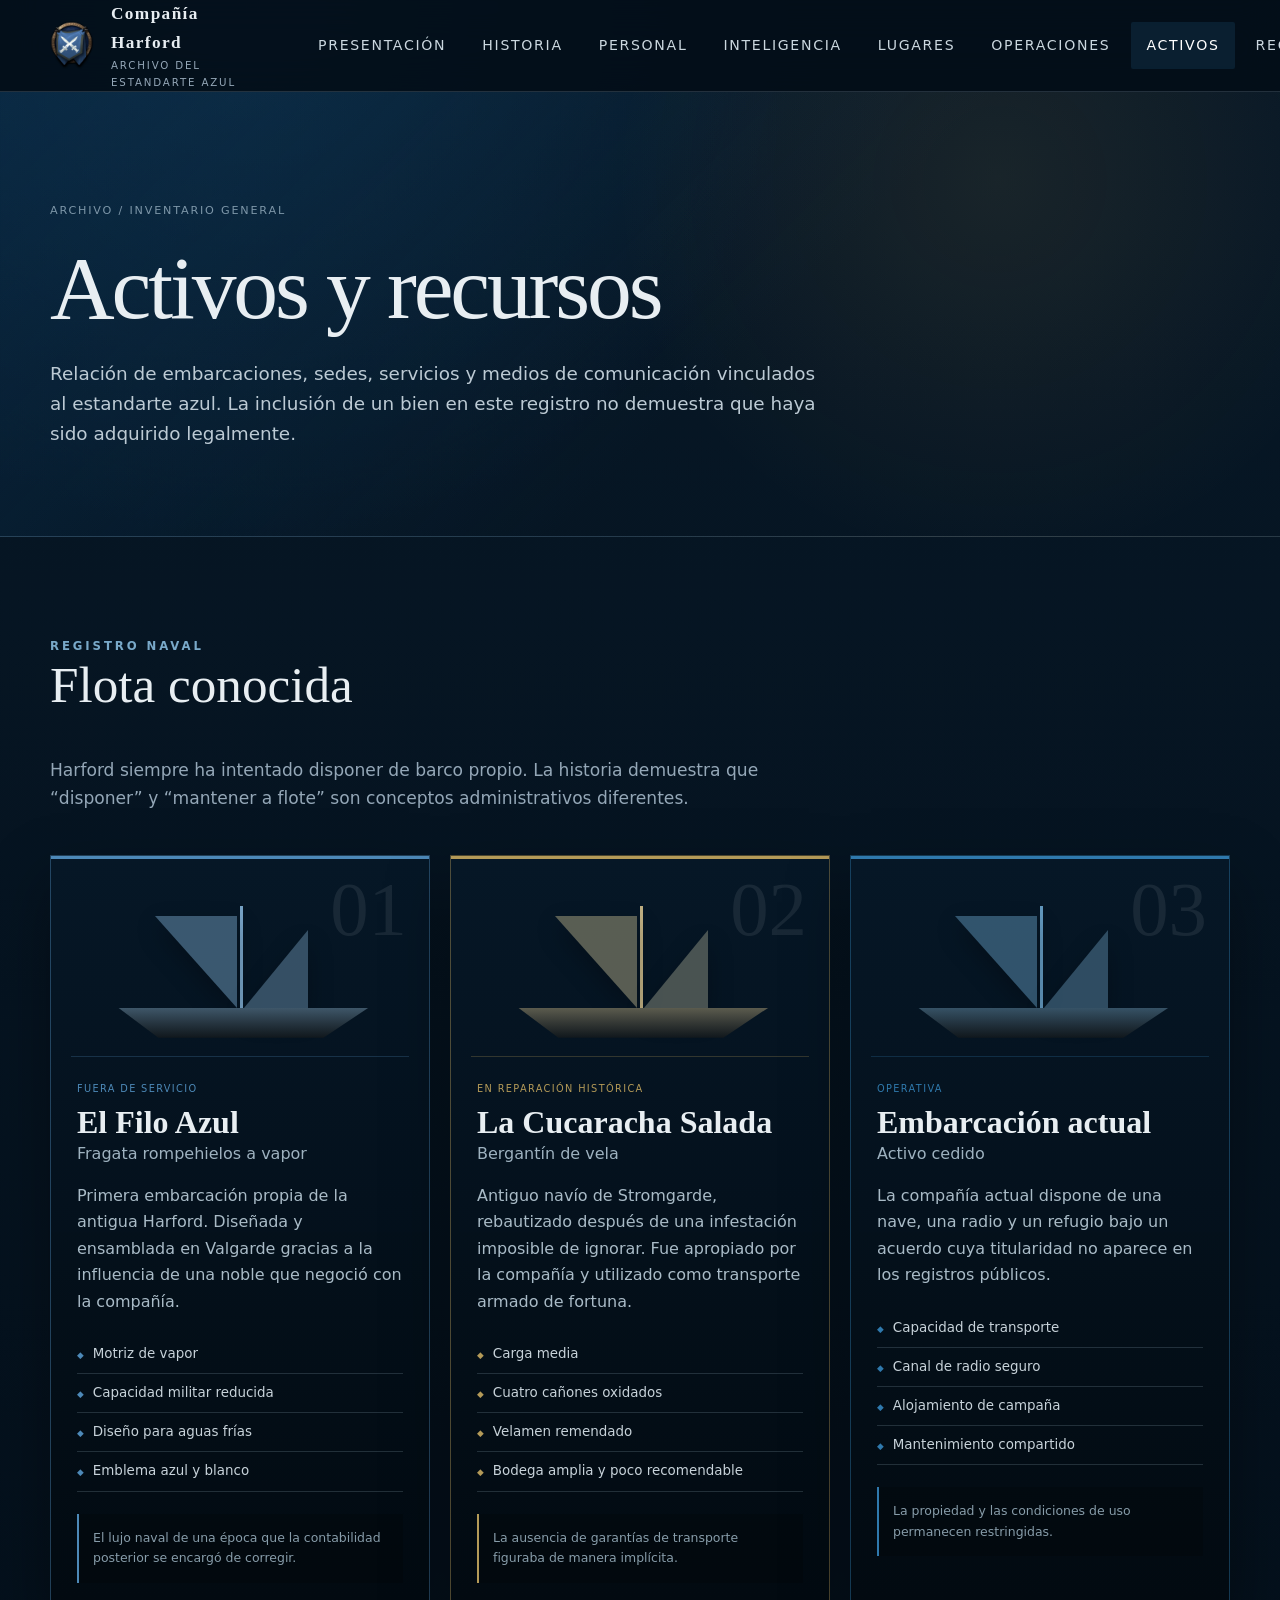
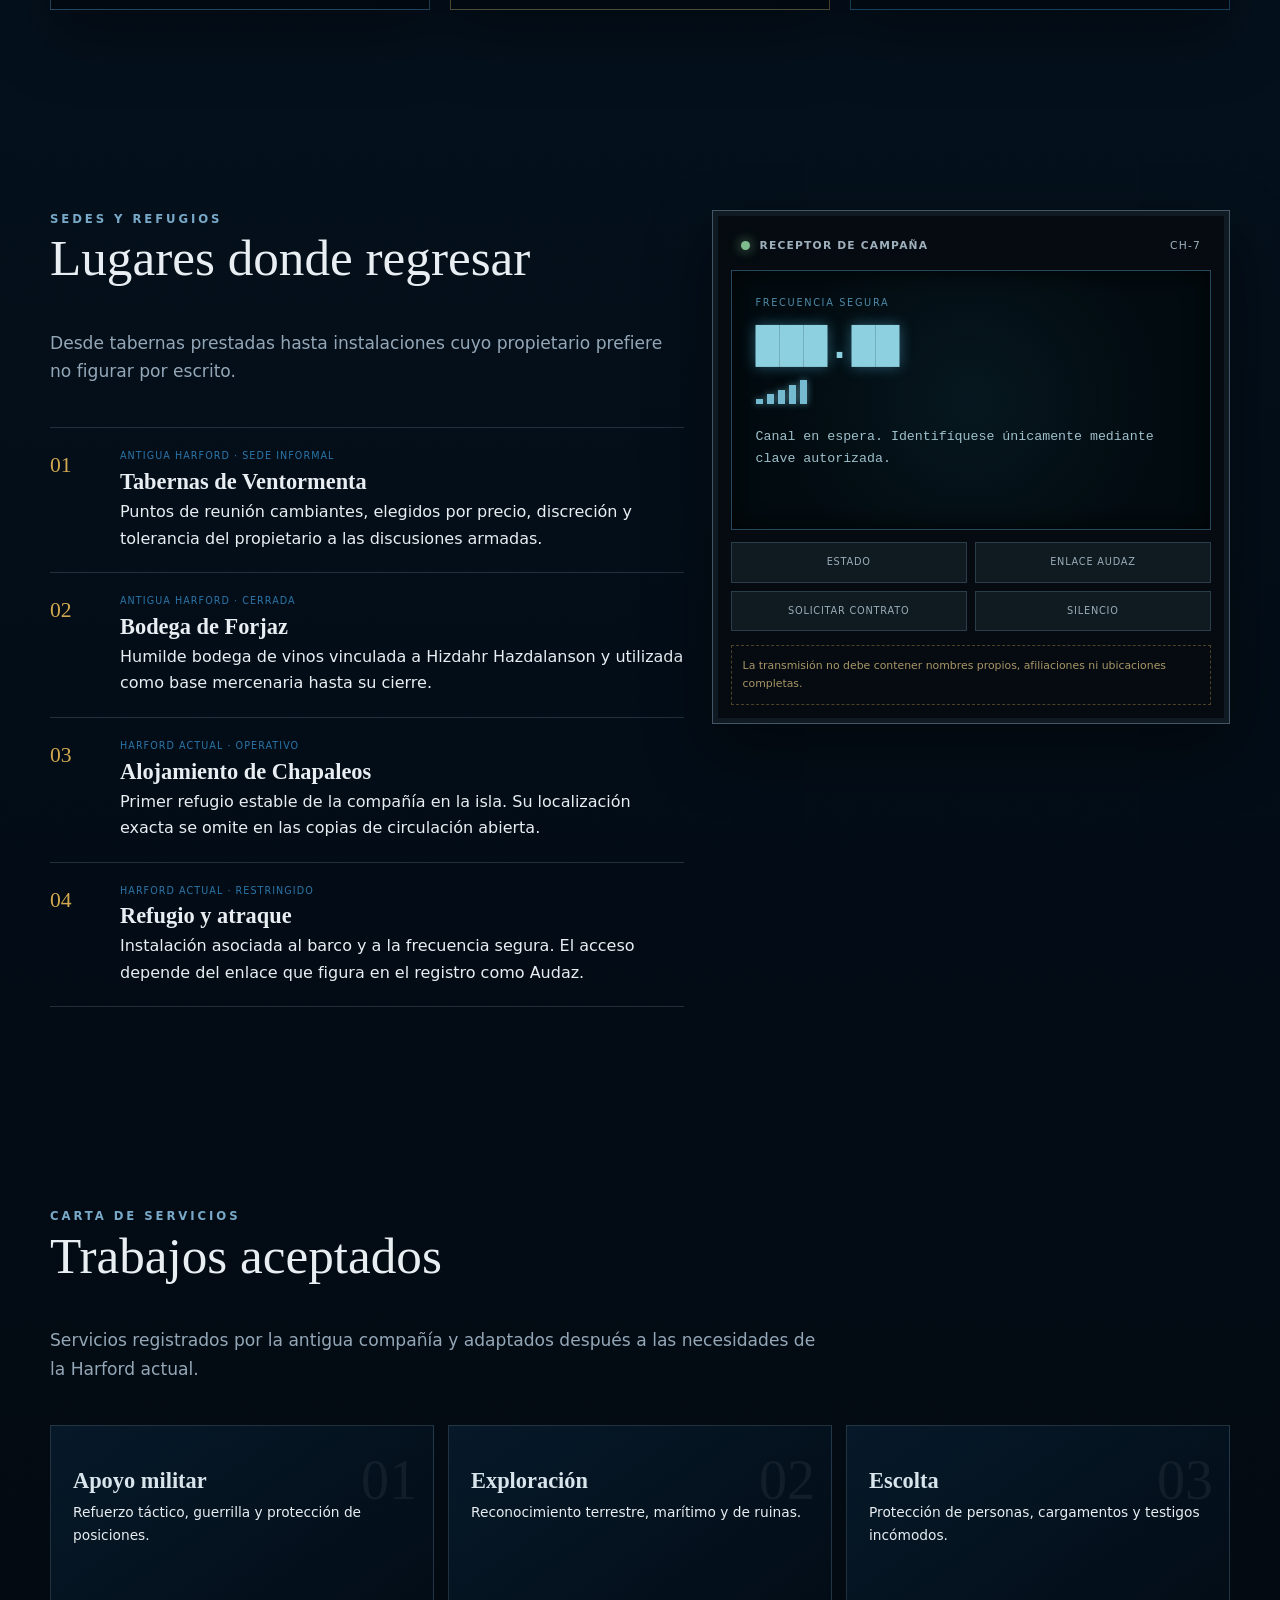
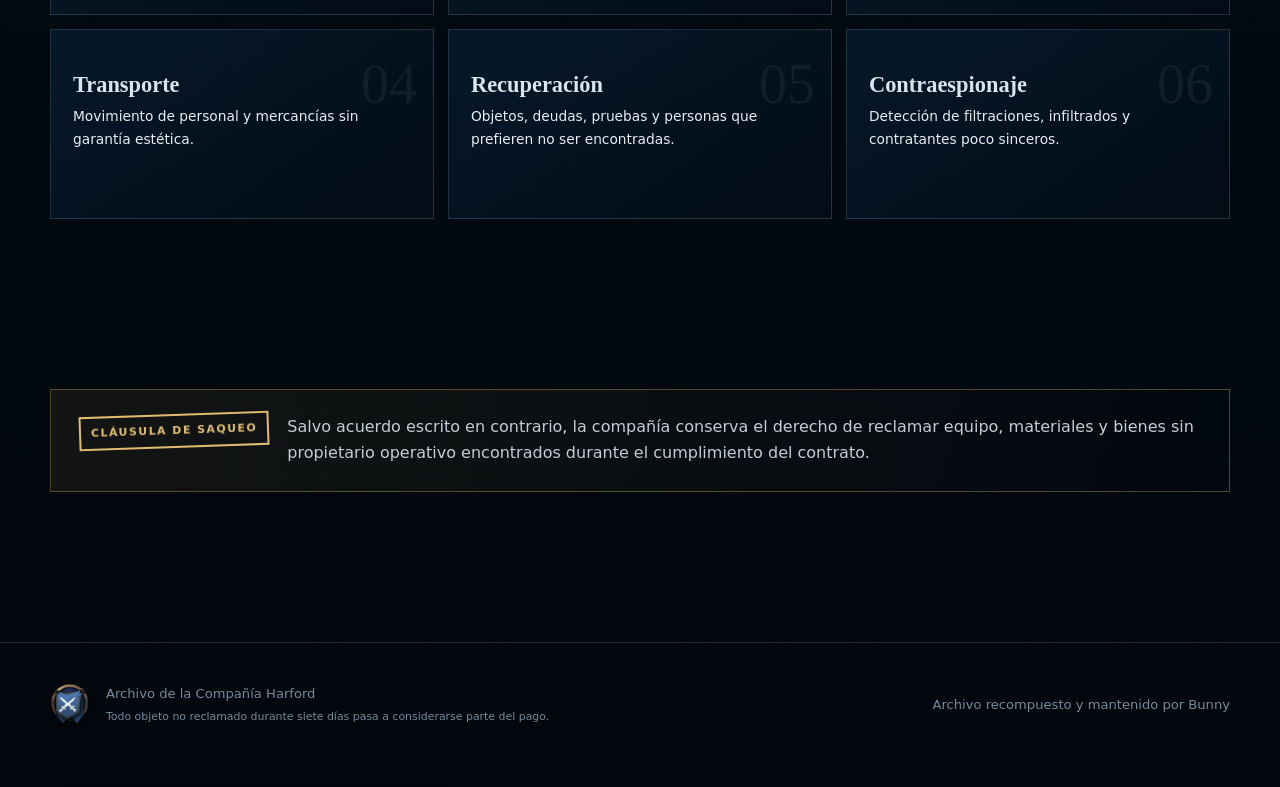
==== activos.html @ ab34a35e "Init" ====
<!doctype html>
<html lang="es">
<head>
  <meta charset="utf-8"><meta name="viewport" content="width=device-width, initial-scale=1"><meta name="description" content="Naves, sedes, comunicaciones y servicios de la Compañía Harford."><title>Activos · Compañía Harford</title><link rel="icon" href="assets/harford-emblem.png"><link rel="stylesheet" href="css/styles.css">
</head>
<body data-page="activos">
<header class="site-header"><nav class="navbar container" aria-label="Navegación principal"><a class="brand" href="index.html"><img src="assets/harford-emblem.png" alt=""><span><strong>Compañía Harford</strong><small>Archivo del estandarte azul</small></span></a><button class="nav-toggle" aria-label="Abrir menú">Menú</button><div class="nav-links"><a data-page="inicio" href="index.html">Presentación</a><a data-page="historia" href="historia.html">Historia</a><a data-page="personajes" href="personajes.html">Personal</a><a data-page="organizaciones" href="organizaciones.html">Inteligencia</a><a data-page="lugares" href="lugares.html">Lugares</a><a data-page="operaciones" href="operaciones.html">Operaciones</a><a data-page="activos" href="activos.html">Activos</a><a data-page="reclutamiento" href="reclutamiento.html">Reclutamiento</a></div></nav></header>
<main>
  <section class="page-hero assets-hero"><div class="container"><div class="breadcrumb">Archivo / Inventario general</div><h1>Activos y recursos</h1><p>Relación de embarcaciones, sedes, servicios y medios de comunicación vinculados al estandarte azul. La inclusión de un bien en este registro no demuestra que haya sido adquirido legalmente.</p></div></section>

  <section class="section container">
    <div class="section-heading"><div class="kicker">Registro naval</div><h2>Flota conocida</h2><p>Harford siempre ha intentado disponer de barco propio. La historia demuestra que “disponer” y “mantener a flote” son conceptos administrativos diferentes.</p></div>
    <div class="fleet-grid" data-fleet-grid></div>
  </section>

  <section class="section container split-section">
    <div>
      <div class="section-heading left"><div class="kicker">Sedes y refugios</div><h2>Lugares donde regresar</h2><p>Desde tabernas prestadas hasta instalaciones cuyo propietario prefiere no figurar por escrito.</p></div>
      <div class="base-list" data-base-list></div>
    </div>
    <aside id="radio" class="radio-terminal" aria-label="Terminal de comunicaciones de ambientación">
      <div class="radio-top"><span class="radio-led"></span><strong>RECEPTOR DE CAMPAÑA</strong><span>CH-7</span></div>
      <div class="radio-screen">
        <div class="radio-label">FRECUENCIA SEGURA</div>
        <div class="frequency">███.██</div>
        <div class="signal-bars"><i></i><i></i><i></i><i></i><i></i></div>
        <p data-radio-message>Canal en espera. Identifíquese únicamente mediante clave autorizada.</p>
      </div>
      <div class="radio-controls">
        <button data-radio-command="status">Estado</button>
        <button data-radio-command="audaz">Enlace Audaz</button>
        <button data-radio-command="contract">Solicitar contrato</button>
        <button data-radio-command="silence">Silencio</button>
      </div>
      <div class="radio-warning">La transmisión no debe contener nombres propios, afiliaciones ni ubicaciones completas.</div>
    </aside>
  </section>

  <section class="section container">
    <div class="section-heading"><div class="kicker">Carta de servicios</div><h2>Trabajos aceptados</h2><p>Servicios registrados por la antigua compañía y adaptados después a las necesidades de la Harford actual.</p></div>
    <div class="services-grid" data-services-grid></div>
  </section>

  <section class="section compact container"><div class="on-role-notice"><div class="stamp">Cláusula de saqueo</div><p>Salvo acuerdo escrito en contrario, la compañía conserva el derecho de reclamar equipo, materiales y bienes sin propietario operativo encontrados durante el cumplimiento del contrato.</p></div></section>
</main>
<footer class="site-footer"><div class="footer-grid container"><div class="footer-brand"><img src="assets/harford-emblem.png" alt=""><span>Archivo de la Compañía Harford<br><small>Todo objeto no reclamado durante siete días pasa a considerarse parte del pago.</small></span></div><span>Archivo recompuesto y mantenido por Bunny</span></div></footer>
<script src="js/assets.js"></script><script src="js/app.js"></script>
</body></html>
---- css/styles.css ----
:root {
  --harford-blue: #0c4777;
  --harford-blue-deep: #061a2b;
  --harford-blue-dark: #030d17;
  --harford-blue-panel: #0a2237;
  --harford-blue-light: #2b75a8;
  --steel: #b8c5cf;
  --steel-dark: #607383;
  --paper: #e8eef2;
  --muted: #94a7b7;
  --warning: #d3a94f;
  --danger: #9b4247;
  --success: #4d8f76;
  --line: rgba(175, 202, 220, .18);
  --shadow: 0 26px 60px rgba(0, 0, 0, .35);
  --display: Georgia, "Times New Roman", serif;
  --body: Inter, ui-sans-serif, system-ui, -apple-system, BlinkMacSystemFont, "Segoe UI", sans-serif;
}

* { box-sizing: border-box; }
html { scroll-behavior: smooth; }
body {
  margin: 0;
  min-height: 100vh;
  color: var(--paper);
  background:
    radial-gradient(circle at 20% 0%, rgba(29, 91, 134, .20), transparent 34rem),
    linear-gradient(180deg, #071827 0%, var(--harford-blue-dark) 58%, #02070d 100%);
  font-family: var(--body);
  line-height: 1.65;
}
body::before {
  content: "";
  position: fixed;
  inset: 0;
  pointer-events: none;
  opacity: .17;
  background-image:
    linear-gradient(rgba(255,255,255,.018) 1px, transparent 1px),
    linear-gradient(90deg, rgba(255,255,255,.014) 1px, transparent 1px);
  background-size: 42px 42px;
  mask-image: linear-gradient(to bottom, black, transparent 80%);
}

a { color: inherit; text-decoration: none; }
img { max-width: 100%; display: block; }
button, input { font: inherit; }

.container { width: min(1180px, calc(100% - 40px)); margin-inline: auto; }
.narrow { width: min(860px, calc(100% - 40px)); margin-inline: auto; }

.site-header {
  position: sticky;
  top: 0;
  z-index: 20;
  backdrop-filter: blur(18px);
  background: rgba(3, 13, 23, .82);
  border-bottom: 1px solid var(--line);
}
.navbar {
  min-height: 76px;
  display: flex;
  align-items: center;
  justify-content: space-between;
  gap: 28px;
}
.brand { display: flex; align-items: center; gap: 13px; min-width: 225px; }
.brand img { width: 48px; height: 48px; }
.brand strong { display: block; font-family: var(--display); letter-spacing: .08em; font-size: 1.08rem; }
.brand small { display: block; color: var(--muted); text-transform: uppercase; letter-spacing: .18em; font-size: .64rem; }
.nav-links { display: flex; align-items: center; gap: 6px; }
.nav-links a {
  padding: 12px 15px;
  color: #cbd7df;
  border-radius: 2px;
  font-size: .88rem;
  text-transform: uppercase;
  letter-spacing: .12em;
}
.nav-links a:hover, .nav-links a[aria-current="page"] { background: rgba(43, 117, 168, .17); color: #fff; }
.nav-toggle { display: none; background: none; border: 1px solid var(--line); color: var(--paper); padding: 8px 12px; }

.hero {
  position: relative;
  min-height: 690px;
  display: grid;
  align-items: center;
  overflow: hidden;
  border-bottom: 1px solid var(--line);
}
.hero::after {
  content: "";
  position: absolute;
  inset: 0;
  z-index: -1;
  background:
    linear-gradient(90deg, rgba(3, 13, 23, .98) 0%, rgba(3, 13, 23, .78) 48%, rgba(3, 13, 23, .3) 100%),
    radial-gradient(circle at 78% 40%, rgba(26, 93, 142, .35), transparent 31rem);
}
.hero-grid { display: grid; grid-template-columns: 1.15fr .85fr; align-items: center; gap: 56px; padding: 90px 0; }
.hero-copy { max-width: 720px; }
.kicker { color: #79a9c9; text-transform: uppercase; letter-spacing: .25em; font-size: .73rem; font-weight: 700; }
h1, h2, h3 { font-family: var(--display); line-height: 1.12; margin-top: 0; }
h1 { font-size: clamp(3.2rem, 8vw, 6.8rem); margin: 18px 0 20px; letter-spacing: -.035em; font-weight: 500; }
h2 { font-size: clamp(2.1rem, 4vw, 3.7rem); font-weight: 500; }
h3 { font-size: 1.4rem; }
.lead { color: #c3d0d9; font-size: clamp(1.05rem, 1.8vw, 1.28rem); max-width: 700px; }
.quote { margin: 30px 0 0; padding-left: 20px; border-left: 2px solid var(--harford-blue-light); color: #aebdca; font-family: var(--display); font-style: italic; }
.hero-actions { display: flex; gap: 12px; flex-wrap: wrap; margin-top: 34px; }
.btn {
  display: inline-flex;
  align-items: center;
  justify-content: center;
  min-height: 46px;
  padding: 0 20px;
  border: 1px solid rgba(255,255,255,.13);
  background: var(--harford-blue);
  color: white;
  text-transform: uppercase;
  letter-spacing: .12em;
  font-size: .76rem;
  font-weight: 700;
  transition: transform .2s ease, background .2s ease;
}
.btn:hover { transform: translateY(-2px); background: var(--harford-blue-light); }
.btn.secondary { background: transparent; }
.btn.secondary:hover { background: rgba(255,255,255,.06); }

.crest-stage { position: relative; display: grid; place-items: center; }
.crest-stage::before { content: ""; position: absolute; width: 80%; aspect-ratio: 1; background: rgba(35, 116, 170, .25); filter: blur(70px); border-radius: 50%; }
.crest-stage img { position: relative; width: min(430px, 90%); filter: drop-shadow(0 30px 35px rgba(0,0,0,.55)); }

.status-strip { border-bottom: 1px solid var(--line); background: rgba(8, 29, 48, .78); }
.status-grid { display: grid; grid-template-columns: repeat(4, 1fr); }
.status-item { padding: 20px 26px; border-right: 1px solid var(--line); }
.status-item:last-child { border-right: 0; }
.status-item span { display: block; color: var(--muted); text-transform: uppercase; letter-spacing: .18em; font-size: .63rem; }
.status-item strong { display: block; margin-top: 4px; font-family: var(--display); font-size: 1.05rem; font-weight: 500; }

.section { padding: 100px 0; }
.section.compact { padding: 70px 0; }
.section-heading { max-width: 780px; margin-bottom: 42px; }
.section-heading p { color: var(--muted); font-size: 1.07rem; }
.grid-3 { display: grid; grid-template-columns: repeat(3, 1fr); gap: 20px; }
.archive-card, .feature-card, .dossier-card, .record-panel {
  background: linear-gradient(145deg, rgba(14, 43, 68, .92), rgba(5, 20, 34, .92));
  border: 1px solid var(--line);
  box-shadow: var(--shadow);
}
.feature-card { padding: 30px; position: relative; overflow: hidden; }
.feature-card::after { content: attr(data-index); position: absolute; right: 18px; top: 4px; color: rgba(255,255,255,.045); font-family: var(--display); font-size: 6rem; line-height: 1; }
.feature-card h3 { margin-bottom: 10px; }
.feature-card p { color: var(--muted); margin-bottom: 0; }
.icon-line { width: 38px; height: 2px; background: var(--harford-blue-light); margin-bottom: 22px; }

.on-role-notice {
  border: 1px solid rgba(211, 169, 79, .38);
  background: linear-gradient(90deg, rgba(211, 169, 79, .08), transparent);
  padding: 24px 28px;
  display: grid;
  grid-template-columns: auto 1fr;
  gap: 18px;
  align-items: start;
}
.stamp { display: inline-block; color: #e1bc6f; border: 2px solid currentColor; padding: 6px 10px; transform: rotate(-2deg); font-size: .68rem; font-weight: 800; letter-spacing: .14em; text-transform: uppercase; }
.on-role-notice p { margin: 0; color: #c2cdd5; }

.records-grid { display: grid; grid-template-columns: 1.15fr .85fr; gap: 22px; }
.record-panel { padding: 34px; }
.record-panel p { color: var(--muted); }
.data-list { display: grid; margin-top: 25px; border-top: 1px solid var(--line); }
.data-row { display: grid; grid-template-columns: 190px 1fr; gap: 18px; padding: 13px 0; border-bottom: 1px solid var(--line); }
.data-row span { color: var(--muted); font-size: .72rem; text-transform: uppercase; letter-spacing: .12em; }
.data-row strong { font-weight: 500; }
.redacted { display: inline-block; height: .9em; min-width: 120px; background: #010306; vertical-align: middle; box-shadow: 0 0 0 1px rgba(255,255,255,.03); }

.page-hero { padding: 110px 0 68px; border-bottom: 1px solid var(--line); background: linear-gradient(135deg, rgba(12,71,119,.26), transparent 56%); }
.page-hero h1 { font-size: clamp(3rem, 7vw, 5.8rem); }
.page-hero p { max-width: 780px; color: #bccad4; font-size: 1.15rem; }
.breadcrumb { color: #7d96a8; text-transform: uppercase; letter-spacing: .16em; font-size: .7rem; }

.timeline { position: relative; margin-top: 50px; }
.timeline::before { content: ""; position: absolute; left: 145px; top: 0; bottom: 0; width: 1px; background: linear-gradient(var(--harford-blue-light), rgba(43,117,168,.1)); }
.timeline-entry { display: grid; grid-template-columns: 118px 1fr; gap: 56px; margin-bottom: 38px; position: relative; }
.timeline-entry::before { content: ""; position: absolute; left: 139px; top: 23px; width: 13px; height: 13px; border: 3px solid var(--harford-blue-light); background: var(--harford-blue-dark); border-radius: 50%; }
.timeline-date { color: #78a8c8; text-transform: uppercase; letter-spacing: .14em; font-size: .74rem; text-align: right; padding-top: 18px; }
.timeline-card { padding: 30px 34px; border: 1px solid var(--line); background: rgba(8, 29, 48, .78); }
.timeline-card h3 { margin-bottom: 8px; }
.timeline-card p { color: var(--muted); }
.timeline-tags { display: flex; flex-wrap: wrap; gap: 7px; margin-top: 18px; }
.tag { padding: 5px 9px; border: 1px solid var(--line); color: #9fb3c2; text-transform: uppercase; letter-spacing: .1em; font-size: .62rem; }
.tag.success { border-color: rgba(77,143,118,.5); color: #8bc4ad; }
.tag.danger { border-color: rgba(155,66,71,.55); color: #d7858a; }
.tag.warning { border-color: rgba(211,169,79,.5); color: #dfbe78; }

.filter-bar { display: flex; gap: 8px; flex-wrap: wrap; margin: 34px 0; }
.filter-btn { padding: 9px 13px; border: 1px solid var(--line); color: #aec0cc; background: transparent; cursor: pointer; text-transform: uppercase; letter-spacing: .1em; font-size: .67rem; }
.filter-btn.active, .filter-btn:hover { background: var(--harford-blue); color: #fff; }
.dossier-grid { display: grid; grid-template-columns: repeat(3, 1fr); gap: 20px; }
.dossier-card { min-height: 360px; display: flex; flex-direction: column; position: relative; overflow: hidden; }
.dossier-card::before { content: ""; position: absolute; inset: 0; background: radial-gradient(circle at 75% 0%, rgba(43,117,168,.24), transparent 45%); pointer-events: none; }
.dossier-portrait { height: 164px; display: grid; place-items: center; border-bottom: 1px solid var(--line); background: rgba(2,9,15,.45); overflow: hidden; }
.dossier-portrait img { width: 120px; height: 120px; object-fit: cover; border-radius: 50%; border: 1px solid rgba(255,255,255,.16); background: #071725; }
.dossier-info { padding: 23px; flex: 1; position: relative; }
.dossier-type { color: #76a7c7; font-size: .62rem; text-transform: uppercase; letter-spacing: .17em; }
.dossier-info h3 { font-size: 1.55rem; margin: 8px 0 5px; }
.dossier-info p { color: var(--muted); margin: 0; font-size: .92rem; }
.dossier-footer { display: flex; justify-content: space-between; align-items: center; margin-top: 20px; padding-top: 15px; border-top: 1px solid var(--line); font-size: .69rem; text-transform: uppercase; letter-spacing: .1em; }
.status-dot { width: 8px; height: 8px; display: inline-block; border-radius: 50%; margin-right: 6px; background: var(--success); box-shadow: 0 0 12px currentColor; }
.status-dot.historical { background: var(--warning); }
.status-dot.missing { background: var(--danger); }

.dossier-layout { display: grid; grid-template-columns: 340px 1fr; gap: 30px; align-items: start; }
.profile-panel { position: sticky; top: 105px; padding: 28px; border: 1px solid var(--line); background: rgba(8, 29, 48, .86); }
.profile-emblem { width: 150px; margin: 0 auto 20px; }
.profile-panel h1 { font-size: 2.8rem; text-align: center; margin-bottom: 4px; }
.profile-subtitle { text-align: center; color: var(--muted); }
.classification { margin: 20px auto; width: max-content; }
.dossier-content { display: grid; gap: 20px; }
.dossier-section { padding: 34px; border: 1px solid var(--line); background: rgba(8, 29, 48, .68); }
.dossier-section p { color: #adbdc8; }
.skill-list { display: grid; gap: 15px; }
.skill-row { display: grid; grid-template-columns: 140px 1fr auto; align-items: center; gap: 12px; }
.skill-row span { color: #b9c6ce; }
.skill-bar { height: 5px; background: rgba(255,255,255,.08); overflow: hidden; }
.skill-bar i { display: block; height: 100%; background: linear-gradient(90deg, var(--harford-blue), #5a94bb); }
.skill-row small { color: var(--muted); }
.operation-list { display: grid; gap: 9px; }
.operation-item { padding: 14px 16px; border-left: 2px solid var(--harford-blue-light); background: rgba(255,255,255,.025); }
.operation-item strong { display: block; }
.operation-item small { color: var(--muted); }

.site-footer { margin-top: 80px; border-top: 1px solid var(--line); padding: 40px 0 60px; color: #748b9c; font-size: .82rem; }
.footer-grid { display: flex; justify-content: space-between; align-items: center; gap: 24px; }
.footer-brand { display: flex; align-items: center; gap: 12px; }
.footer-brand img { width: 44px; }

.empty-state { grid-column: 1 / -1; padding: 50px; text-align: center; border: 1px dashed var(--line); color: var(--muted); }

@media (max-width: 900px) {
  .hero-grid, .records-grid, .dossier-layout { grid-template-columns: 1fr; }
  .crest-stage { order: -1; }
  .crest-stage img { width: 250px; }
  .hero { min-height: auto; }
  .grid-3, .dossier-grid { grid-template-columns: repeat(2, 1fr); }
  .status-grid { grid-template-columns: repeat(2, 1fr); }
  .profile-panel { position: static; }
}

@media (max-width: 680px) {
  .container, .narrow { width: min(100% - 26px, 1180px); }
  .navbar { min-height: 66px; }
  .nav-toggle { display: block; }
  .nav-links { display: none; position: absolute; top: 66px; left: 0; right: 0; padding: 12px 13px 18px; flex-direction: column; align-items: stretch; background: rgba(3,13,23,.98); border-bottom: 1px solid var(--line); }
  .nav-links.open { display: flex; }
  .hero-grid { padding: 55px 0 70px; gap: 26px; }
  .hero-actions .btn { width: 100%; }
  .grid-3, .dossier-grid, .status-grid { grid-template-columns: 1fr; }
  .status-item { border-right: 0; border-bottom: 1px solid var(--line); }
  .timeline::before { left: 8px; }
  .timeline-entry { grid-template-columns: 1fr; gap: 8px; padding-left: 30px; }
  .timeline-entry::before { left: 2px; top: 7px; }
  .timeline-date { text-align: left; padding-top: 0; }
  .data-row { grid-template-columns: 1fr; gap: 2px; }
  .skill-row { grid-template-columns: 100px 1fr; }
  .skill-row small { display: none; }
  .footer-grid { flex-direction: column; align-items: flex-start; }
}

/* ——— Expedientes visuales de la compañía ——— */
.dossier-card {
  --record-accent: var(--harford-blue-light);
  min-height: 520px;
  border-color: color-mix(in srgb, var(--record-accent) 45%, transparent);
  background: #06131f;
  transition: transform .22s ease, border-color .22s ease, box-shadow .22s ease;
}
.dossier-card:hover {
  transform: translateY(-5px);
  border-color: var(--record-accent);
  box-shadow: 0 28px 70px rgba(0,0,0,.48), 0 0 30px color-mix(in srgb, var(--record-accent) 14%, transparent);
}
.dossier-card::before {
  z-index: 1;
  background: linear-gradient(180deg, transparent 42%, rgba(2,8,13,.9) 71%, #06131f 100%);
}
.dossier-portrait {
  position: relative;
  height: 340px;
  display: block;
  border-bottom: 1px solid color-mix(in srgb, var(--record-accent) 38%, transparent);
  background: #02080d;
}
.dossier-portrait img {
  width: 100%;
  height: 100%;
  object-fit: cover;
  object-position: center 30%;
  border: 0;
  border-radius: 0;
  background: #02080d;
  filter: saturate(.92) contrast(1.04);
  transition: transform .45s ease, filter .3s ease;
}
.dossier-card:hover .dossier-portrait img { transform: scale(1.035); filter: saturate(1.05) contrast(1.06); }
.dossier-portrait img.is-emblem { object-fit: contain; padding: 75px; opacity: .72; }
.dossier-classification {
  position: absolute;
  z-index: 2;
  left: 16px;
  top: 16px;
  padding: 6px 9px;
  color: #eef5f8;
  border: 1px solid color-mix(in srgb, var(--record-accent) 60%, transparent);
  background: rgba(2,8,13,.82);
  backdrop-filter: blur(8px);
  text-transform: uppercase;
  letter-spacing: .14em;
  font-size: .58rem;
}
.dossier-info { z-index: 2; padding: 22px 23px 20px; }
.dossier-type { color: var(--record-accent); }
.dossier-info h3 { font-size: 1.75rem; margin-top: 6px; }
.dossier-info p { min-height: 48px; }
.dossier-footer { color: #b5c1ca; }

.dossier-layout { --record-accent: var(--harford-blue-light); grid-template-columns: 330px minmax(0, 1fr); }
.profile-panel {
  padding: 18px;
  border-color: color-mix(in srgb, var(--record-accent) 42%, transparent);
  background: linear-gradient(180deg, rgba(8,29,48,.96), rgba(3,13,23,.96));
  box-shadow: var(--shadow);
  overflow: hidden;
}
.profile-panel::before {
  content: "";
  position: absolute;
  inset: 0 0 auto;
  height: 3px;
  background: var(--record-accent);
}
.profile-portrait {
  width: 100%;
  aspect-ratio: 7 / 10;
  object-fit: cover;
  object-position: center 28%;
  border: 1px solid color-mix(in srgb, var(--record-accent) 58%, transparent);
  background: #02080d;
}
.profile-emblem-stage {
  min-height: 300px;
  display: grid;
  place-items: center;
  background: radial-gradient(circle, color-mix(in srgb, var(--record-accent) 18%, transparent), transparent 62%);
  border: 1px solid var(--line);
}
.profile-panel h1 { font-size: 2.35rem; text-align: left; margin: 24px 8px 4px; }
.profile-subtitle { text-align: left; color: var(--record-accent); margin: 0 8px; }
.profile-panel .classification { margin: 20px 8px 0; }
.profile-panel .data-list { margin-inline: 8px; }
.profile-panel .data-row { grid-template-columns: 105px 1fr; gap: 12px; }
.back-link {
  display: block;
  margin: 22px 8px 8px;
  padding-top: 16px;
  border-top: 1px solid var(--line);
  color: #9db2c1;
  font-size: .76rem;
  text-transform: uppercase;
  letter-spacing: .1em;
}
.back-link:hover { color: var(--record-accent); }

.dossier-section {
  border-color: color-mix(in srgb, var(--record-accent) 18%, var(--line));
  background: linear-gradient(145deg, rgba(8,29,48,.82), rgba(3,14,24,.82));
}
.dossier-section h2 { margin-bottom: 18px; }
.dossier-intro { position: relative; overflow: hidden; }
.dossier-intro::after {
  content: "";
  position: absolute;
  width: 260px;
  height: 260px;
  right: -120px;
  top: -130px;
  border-radius: 50%;
  background: color-mix(in srgb, var(--record-accent) 13%, transparent);
  filter: blur(28px);
  pointer-events: none;
}
.dossier-layout .kicker { color: var(--record-accent); }
.dossier-layout .quote { border-color: var(--record-accent); }
.section-title-row { display: flex; justify-content: space-between; align-items: end; gap: 20px; margin-bottom: 18px; }
.section-title-row h2 { margin-bottom: 0; }
.document-link {
  color: var(--record-accent);
  font-size: .72rem;
  text-transform: uppercase;
  letter-spacing: .1em;
  white-space: nowrap;
}
.visual-record { padding: 22px; }
.sheet-frame {
  display: block;
  overflow: hidden;
  border: 1px solid color-mix(in srgb, var(--record-accent) 48%, transparent);
  background: #010407;
  box-shadow: 0 22px 50px rgba(0,0,0,.4);
}
.sheet-frame img { width: 100%; height: auto; transition: transform .35s ease; }
.sheet-frame:hover img { transform: scale(1.008); }
.document-caption { margin: 14px 4px 2px; font-size: .8rem; }
.profile-summary-grid { display: grid; grid-template-columns: 1fr 1fr; gap: 14px; }
.profile-summary-grid article {
  padding: 20px;
  border: 1px solid var(--line);
  border-top: 2px solid var(--record-accent);
  background: rgba(0,0,0,.18);
}
.profile-summary-grid span {
  display: block;
  color: var(--record-accent);
  text-transform: uppercase;
  letter-spacing: .13em;
  font-size: .66rem;
  font-weight: 800;
}
.profile-summary-grid p { margin: 8px 0 0; }
.archivist-note { display: grid; grid-template-columns: auto 1fr; gap: 18px; align-items: start; }
.archivist-note p { margin: 0; }

@media (max-width: 900px) {
  .dossier-layout { grid-template-columns: 1fr; }
  .profile-panel { position: static; display: grid; grid-template-columns: 230px 1fr; gap: 22px; align-items: start; }
  .profile-panel .profile-portrait, .profile-panel .profile-emblem-stage { grid-row: 1 / span 6; }
  .profile-panel h1, .profile-panel .profile-subtitle, .profile-panel .classification, .profile-panel .data-list, .profile-panel .back-link { grid-column: 2; }
  .profile-panel h1 { margin-top: 12px; }
}

@media (max-width: 680px) {
  .dossier-card { min-height: 0; }
  .dossier-portrait { height: 390px; }
  .profile-panel { display: block; }
  .profile-panel h1 { font-size: 2.1rem; }
  .section-title-row { align-items: flex-start; flex-direction: column; }
  .profile-summary-grid { grid-template-columns: 1fr; }
  .visual-record { padding: 12px; }
  .archivist-note { grid-template-columns: 1fr; }
}

@media (min-width: 901px) {
  .profile-panel { position: sticky; }
}
@media (max-width: 900px) {
  .profile-panel { position: relative; }
}

/* --- Operaciones y activos (v3 experimental) --- */
.operations-hero { background: radial-gradient(circle at 80% 20%, rgba(140,67,70,.12), transparent 25rem), linear-gradient(135deg, rgba(12,71,119,.3), transparent 58%); }
.assets-hero { background: radial-gradient(circle at 78% 20%, rgba(211,169,79,.09), transparent 24rem), linear-gradient(135deg, rgba(12,71,119,.28), transparent 58%); }
.operations-console {
  padding: 24px;
  border: 1px solid rgba(102,150,181,.26);
  background:
    linear-gradient(180deg, rgba(10,34,55,.94), rgba(4,15,25,.96)),
    repeating-linear-gradient(90deg, transparent, transparent 14px, rgba(255,255,255,.02) 15px);
  box-shadow: var(--shadow);
}
.console-title { display:flex; align-items:center; gap:14px; padding-bottom:18px; border-bottom:1px solid var(--line); }
.console-title h2 { margin:0; font-size:2rem; }
.console-title .kicker { margin-bottom:2px; }
.console-light { width:11px; height:11px; border-radius:50%; background:#77c39f; box-shadow:0 0 16px rgba(119,195,159,.8); }
.console-code { margin-left:auto; color:var(--muted); font:700 .68rem/1 var(--body); letter-spacing:.16em; }
.operations-toolbar { display:grid; grid-template-columns:1fr minmax(250px, 360px); gap:20px; align-items:end; }
.compact-filters { margin:22px 0 0; }
.search-field { display:block; }
.search-field span { display:block; margin-bottom:7px; color:var(--muted); text-transform:uppercase; letter-spacing:.15em; font-size:.62rem; }
.search-field input { width:100%; padding:12px 14px; border:1px solid var(--line); color:var(--paper); background:rgba(0,0,0,.28); outline:none; }
.search-field input:focus { border-color:var(--harford-blue-light); box-shadow:0 0 0 3px rgba(43,117,168,.12); }
.clearance-switch { display:flex; align-items:center; gap:8px; flex-wrap:wrap; margin-top:20px; }
.clearance-switch > span { margin-right:4px; color:var(--muted); font-size:.72rem; text-transform:uppercase; letter-spacing:.11em; }
.clearance-btn { padding:8px 11px; border:1px solid var(--line); color:#b9c8d3; background:rgba(0,0,0,.22); cursor:pointer; text-transform:uppercase; letter-spacing:.09em; font-size:.64rem; }
.clearance-btn:hover, .clearance-btn.active { color:#fff; border-color:var(--harford-blue-light); background:rgba(43,117,168,.2); }
.clearance-btn.classified.active { border-color:#a04c50; background:rgba(155,66,71,.22); }
.clearance-note { margin:10px 0 0; color:#8398a8; font-size:.76rem; }
.operation-stats { display:grid; grid-template-columns:repeat(5, 1fr); margin:22px 0; border:1px solid var(--line); background:rgba(2,9,15,.5); }
.operation-stats div { padding:18px; border-right:1px solid var(--line); }
.operation-stats div:last-child { border-right:0; }
.operation-stats span { display:block; color:var(--muted); text-transform:uppercase; letter-spacing:.1em; font-size:.58rem; }
.operation-stats strong { display:block; margin-top:5px; font-family:var(--display); font-size:1.65rem; }
.operations-grid { display:grid; grid-template-columns:repeat(3, 1fr); gap:18px; }
.operation-card {
  position:relative;
  display:flex;
  flex-direction:column;
  min-height:350px;
  padding:22px;
  overflow:hidden;
  border:1px solid var(--line);
  background:linear-gradient(155deg, rgba(10,34,55,.88), rgba(3,13,23,.96));
  box-shadow:0 18px 45px rgba(0,0,0,.25);
  transition:transform .25s ease, border-color .25s ease, box-shadow .25s ease;
}
.operation-card::after { content:""; position:absolute; width:180px; height:180px; right:-90px; top:-90px; border-radius:50%; background:rgba(43,117,168,.08); filter:blur(15px); }
.operation-card.tone-success { border-top:2px solid var(--success); }
.operation-card.tone-warning { border-top:2px solid var(--warning); }
.operation-card.tone-danger { border-top:2px solid var(--danger); }
.operation-card:hover { transform:translateY(-5px); border-color:rgba(120,169,200,.48); box-shadow:0 26px 60px rgba(0,0,0,.38); }
.operation-card-top { display:flex; justify-content:space-between; gap:12px; align-items:center; position:relative; z-index:1; }
.operation-year, .access-badge { font-size:.59rem; text-transform:uppercase; letter-spacing:.13em; }
.operation-year { color:#9fb4c3; }
.access-badge { padding:5px 7px; border:1px solid var(--line); color:#aebbc4; background:rgba(0,0,0,.25); }
.access-badge.access-interno { color:#d4ad59; border-color:rgba(211,169,79,.4); }
.access-badge.access-clasificado { color:#d16d71; border-color:rgba(155,66,71,.55); }
.operation-location { position:relative; z-index:1; margin-top:24px; color:var(--harford-blue-light); text-transform:uppercase; letter-spacing:.14em; font-size:.62rem; }
.operation-card h3 { position:relative; z-index:1; margin:8px 0 2px; font-size:1.55rem; line-height:1.15; }
.operation-subtitle { position:relative; z-index:1; color:#a8bac7 !important; font-size:.82rem; }
.operation-card p { position:relative; z-index:1; color:#95a8b6; font-size:.88rem; }
.operation-card-foot { position:relative; z-index:1; display:flex; justify-content:space-between; align-items:center; gap:12px; margin-top:auto; padding-top:18px; border-top:1px solid var(--line); color:#aebbc4; font-size:.7rem; }
.result-chip { padding:5px 8px; border:1px solid var(--line); text-transform:uppercase; letter-spacing:.08em; font-size:.57rem; }
.result-chip.success { color:#85c4a7; border-color:rgba(77,143,118,.5); }
.result-chip.warning { color:#d9b86f; border-color:rgba(211,169,79,.5); }
.result-chip.danger { color:#d78286; border-color:rgba(155,66,71,.55); }

.operation-report { overflow:hidden; border:1px solid var(--line); background:linear-gradient(160deg, rgba(9,31,50,.96), rgba(3,12,20,.98)); box-shadow:var(--shadow); }
.operation-report.tone-success { border-top:3px solid var(--success); }
.operation-report.tone-warning { border-top:3px solid var(--warning); }
.operation-report.tone-danger { border-top:3px solid var(--danger); }
.report-header { display:flex; justify-content:space-between; align-items:flex-start; gap:32px; padding:34px; border-bottom:1px solid var(--line); background:rgba(0,0,0,.16); }
.report-header h1 { margin:5px 0 4px; font-size:clamp(2.5rem, 6vw, 4.8rem); }
.report-header p { margin:0; color:#a9bbc8; font-size:1.05rem; }
.report-stamps { display:flex; flex-direction:column; align-items:flex-end; gap:10px; }
.report-grid { display:grid; grid-template-columns:minmax(0, 1fr) 300px; }
.report-main { padding:34px; }
.report-side { padding:28px; border-left:1px solid var(--line); background:rgba(0,0,0,.18); }
.report-section + .report-section { margin-top:30px; padding-top:26px; border-top:1px solid var(--line); }
.report-label { margin-bottom:10px; color:var(--harford-blue-light); text-transform:uppercase; letter-spacing:.14em; font-size:.65rem; font-weight:800; }
.objective-list { margin:0; padding:0; list-style:none; counter-reset:objectives; }
.objective-list li { counter-increment:objectives; display:grid; grid-template-columns:34px 1fr; gap:12px; padding:12px 0; border-bottom:1px solid var(--line); }
.objective-list li::before { content:counter(objectives, decimal-leading-zero); color:var(--warning); font-family:var(--display); }
.report-data { padding:14px 0; border-bottom:1px solid var(--line); }
.report-data span, .participant-block > span { display:block; color:var(--muted); text-transform:uppercase; letter-spacing:.11em; font-size:.58rem; }
.report-data strong { display:block; margin-top:4px; }
.participant-block { margin-top:24px; }
.participant-block i { display:block; margin-top:9px; color:#c2ced6; font-style:normal; }
.report-note { display:grid; grid-template-columns:auto 1fr; gap:20px; align-items:start; padding:22px 34px; border-top:1px solid var(--line); background:rgba(211,169,79,.045); }
.report-note p { margin:0; }
.operation-back { width:max-content; margin:22px 0 0; }

.fleet-grid { display:grid; grid-template-columns:repeat(3,1fr); gap:20px; }
.ship-card { --ship-accent:var(--harford-blue-light); position:relative; min-height:560px; padding:26px; overflow:hidden; border:1px solid color-mix(in srgb, var(--ship-accent) 42%, transparent); background:linear-gradient(180deg, rgba(6,24,39,.96), rgba(2,10,17,.98)); box-shadow:var(--shadow); }
.ship-card::before { content:""; position:absolute; inset:0 0 auto; height:3px; background:var(--ship-accent); }
.ship-number { position:absolute; right:22px; top:16px; color:rgba(255,255,255,.08); font-family:var(--display); font-size:4.8rem; line-height:1; }
.ship-silhouette { position:relative; height:170px; margin:5px -6px 24px; border-bottom:1px solid color-mix(in srgb, var(--ship-accent) 26%, transparent); }
.ship-silhouette .mast { position:absolute; left:50%; bottom:30px; width:3px; height:120px; background:color-mix(in srgb, var(--ship-accent) 70%, #d8e0e5); }
.ship-silhouette .sail { position:absolute; bottom:48px; border-style:solid; opacity:.55; filter:drop-shadow(0 10px 12px rgba(0,0,0,.5)); }
.ship-silhouette .sail-a { left:calc(50% - 85px); border-width:0 82px 92px 0; border-color:transparent color-mix(in srgb, var(--ship-accent) 55%, #8497a5) transparent transparent; }
.ship-silhouette .sail-b { left:calc(50% + 4px); border-width:0 0 78px 64px; border-color:transparent transparent color-mix(in srgb, var(--ship-accent) 35%, #657b8b) transparent; }
.ship-silhouette .hull { position:absolute; left:14%; right:12%; bottom:18px; height:30px; clip-path:polygon(0 0,100% 0,82% 100%,16% 100%); background:linear-gradient(180deg, color-mix(in srgb, var(--ship-accent) 28%, #39434a), #10171c); }
.ship-status { color:var(--ship-accent); text-transform:uppercase; letter-spacing:.14em; font-size:.61rem; }
.ship-card h3 { margin:8px 0 0; font-size:2rem; }
.ship-type { color:#9eb2c0; }
.ship-card p { color:#a9bbc7; }
.ship-card ul { margin:20px 0; padding:0; list-style:none; }
.ship-card li { padding:8px 0; border-bottom:1px solid var(--line); color:#c7d2d9; font-size:.84rem; }
.ship-card li::before { content:"◆"; margin-right:9px; color:var(--ship-accent); font-size:.55rem; }
.ship-note { margin-top:22px; padding:14px; border-left:2px solid var(--ship-accent); background:rgba(0,0,0,.2); color:#879ca9; font-size:.78rem; }
.split-section { display:grid; grid-template-columns:minmax(0,1.1fr) minmax(360px,.9fr); gap:28px; align-items:start; }
.section-heading.left { text-align:left; margin-inline:0; }
.base-list { border-top:1px solid var(--line); }
.base-entry { display:grid; grid-template-columns:52px 1fr; gap:18px; padding:20px 0; border-bottom:1px solid var(--line); }
.base-index { color:var(--warning); font-family:var(--display); font-size:1.35rem; }
.base-meta { color:var(--harford-blue-light); text-transform:uppercase; letter-spacing:.11em; font-size:.6rem; }
.base-entry h3 { margin:5px 0; }
.base-entry p { margin:0; }
.radio-terminal { padding:18px; border:1px solid #425668; background:#050b10; box-shadow:inset 0 0 0 5px #101a22, 0 26px 60px rgba(0,0,0,.45); }
.radio-top { display:grid; grid-template-columns:auto 1fr auto; gap:10px; align-items:center; padding:8px 10px 16px; color:#9eb0bc; font-size:.67rem; letter-spacing:.11em; }
.radio-led { width:9px; height:9px; border-radius:50%; background:#7fbd8e; box-shadow:0 0 12px rgba(127,189,142,.8); }
.radio-screen { min-height:260px; padding:24px; border:1px solid #27475d; background:radial-gradient(circle at center, rgba(31,98,122,.14), transparent 70%), #020b10; box-shadow:inset 0 0 25px rgba(0,0,0,.85); }
.radio-label { color:#4d8aa8; letter-spacing:.17em; font-size:.61rem; }
.frequency { margin:16px 0 4px; color:#8dd1e1; font:700 2.5rem/1 ui-monospace, SFMono-Regular, Consolas, monospace; text-shadow:0 0 14px rgba(98,199,240,.4); }
.signal-bars { display:flex; align-items:flex-end; gap:4px; height:24px; margin:12px 0 22px; }
.signal-bars i { width:7px; background:#75bad0; box-shadow:0 0 7px rgba(117,186,208,.6); }
.signal-bars i:nth-child(1){height:20%}.signal-bars i:nth-child(2){height:38%}.signal-bars i:nth-child(3){height:55%}.signal-bars i:nth-child(4){height:78%}.signal-bars i:nth-child(5){height:100%}
.radio-screen p { color:#9fc0cb; font-family:ui-monospace, SFMono-Regular, Consolas, monospace; font-size:.83rem; }
.radio-controls { display:grid; grid-template-columns:1fr 1fr; gap:8px; margin-top:12px; }
.radio-controls button { padding:11px; border:1px solid #2a3d4b; color:#9aadb8; background:#101a21; cursor:pointer; text-transform:uppercase; letter-spacing:.08em; font-size:.61rem; }
.radio-controls button:hover,.radio-controls button.active { color:#dceaf0; border-color:#4b839e; background:#102c3a; }
.radio-warning { margin-top:14px; padding:11px; border:1px dashed rgba(211,169,79,.35); color:#a99668; font-size:.68rem; }
.services-grid { display:grid; grid-template-columns:repeat(3,1fr); gap:14px; }
.service-card { position:relative; min-height:190px; padding:22px; border:1px solid var(--line); background:linear-gradient(145deg, rgba(8,29,48,.78), rgba(3,14,24,.82)); }
.service-card > span { position:absolute; right:16px; top:8px; color:rgba(255,255,255,.06); font-family:var(--display); font-size:3.5rem; }
.service-card h3 { position:relative; margin:20px 0 8px; color:#d8e5ec; }
.service-card p { position:relative; margin:0; font-size:.86rem; }

.quick-access-grid { display:grid; grid-template-columns:1.2fr .8fr .8fr; gap:18px; }
.quick-access-card { position:relative; min-height:260px; padding:26px; overflow:hidden; border:1px solid var(--line); background:linear-gradient(145deg, rgba(8,30,50,.88), rgba(3,13,23,.96)); }
.quick-access-card.featured { grid-row:span 2; min-height:538px; background:radial-gradient(circle at 75% 15%, rgba(43,117,168,.25), transparent 17rem), linear-gradient(145deg, rgba(8,30,50,.96), rgba(3,13,23,.98)); }
.quick-access-card .index { color:var(--warning); font-family:var(--display); }
.quick-access-card h3 { margin:20px 0 10px; font-size:1.8rem; }
.quick-access-card.featured h3 { font-size:2.5rem; }
.quick-access-card p { color:#9eb0bd; }
.quick-access-card a { position:absolute; left:26px; bottom:24px; color:#d4e0e7; text-transform:uppercase; letter-spacing:.11em; font-size:.67rem; }
.quick-access-card a:hover { color:var(--harford-blue-light); }
.quick-access-mark { position:absolute; right:-30px; bottom:-30px; width:180px; opacity:.07; }

@media (max-width: 1050px) {
  .nav-links a { padding-inline:10px; font-size:.78rem; }
  .operation-stats { grid-template-columns:repeat(3,1fr); }
  .operation-stats div:nth-child(3) { border-right:0; }
  .operation-stats div:nth-child(n+4) { border-top:1px solid var(--line); }
  .operations-grid, .fleet-grid { grid-template-columns:repeat(2,1fr); }
  .fleet-grid .ship-card:last-child { grid-column:1 / -1; min-height:460px; }
  .split-section { grid-template-columns:1fr; }
}
@media (max-width: 760px) {
  .operations-toolbar { grid-template-columns:1fr; }
  .operation-stats { grid-template-columns:1fr 1fr; }
  .operation-stats div { border-right:1px solid var(--line) !important; border-top:1px solid var(--line); }
  .operation-stats div:nth-child(odd) { border-right:1px solid var(--line) !important; }
  .operations-grid, .fleet-grid, .services-grid, .quick-access-grid { grid-template-columns:1fr; }
  .fleet-grid .ship-card:last-child { grid-column:auto; }
  .report-header { flex-direction:column; }
  .report-stamps { align-items:flex-start; flex-direction:row; flex-wrap:wrap; }
  .report-grid { grid-template-columns:1fr; }
  .report-side { border-left:0; border-top:1px solid var(--line); }
  .report-note { grid-template-columns:1fr; }
  .quick-access-card.featured { grid-row:auto; min-height:360px; }
}

/* ——— v5 · Cronología desplegable y reclutamiento ——— */
.timeline-global-controls { display:flex; flex-wrap:wrap; gap:8px; margin-top:28px; }
.timeline-global-controls .filter-btn { background:rgba(3,13,23,.42); }
.archive-volume { border-top:1px solid var(--line); border-bottom:1px solid var(--line); }
.current-history { position:relative; }
.current-history::before { content:""; position:absolute; inset:0 50% auto; width:100vw; height:460px; transform:translateX(-50%); z-index:-1; background:linear-gradient(180deg, rgba(12,71,119,.13), transparent); pointer-events:none; }
.chronology-warning { display:grid; grid-template-columns:repeat(4,1fr); margin:8px 0 22px; border:1px solid var(--line); background:rgba(4,17,28,.72); }
.chronology-warning div { padding:18px 20px; border-right:1px solid var(--line); }
.chronology-warning div:last-child { border-right:0; }
.chronology-warning span { display:block; color:var(--muted); text-transform:uppercase; letter-spacing:.13em; font-size:.59rem; }
.chronology-warning strong { display:block; margin-top:5px; color:#d8e4eb; font-family:var(--display); font-weight:500; }
.chronology-note { margin-bottom:26px; }
.campaign-banner { display:grid; grid-template-columns:auto 1fr; gap:7px 24px; align-items:center; margin:26px 0 8px; padding:24px 28px; border:1px solid rgba(43,117,168,.42); border-left:4px solid var(--harford-blue-light); background:linear-gradient(90deg,rgba(12,71,119,.2),rgba(3,13,23,.78)); }
.campaign-banner span { grid-row:1 / 3; color:#8bb9d5; font:700 .66rem/1 var(--body); letter-spacing:.17em; writing-mode:vertical-rl; transform:rotate(180deg); }
.campaign-banner strong { color:#e7eff4; font-family:var(--display); font-size:1.35rem; font-weight:500; }
.campaign-banner em { color:var(--muted); font-style:normal; font-size:.82rem; }
.timeline-disclosure { padding:0; overflow:hidden; transition:border-color .2s ease, background .2s ease, box-shadow .2s ease; }
.timeline-disclosure:hover { border-color:rgba(88,151,193,.42); }
.timeline-disclosure[open] { border-color:rgba(88,151,193,.52); background:linear-gradient(145deg,rgba(10,39,63,.94),rgba(5,19,32,.96)); box-shadow:0 20px 52px rgba(0,0,0,.22); }
.timeline-disclosure > summary { position:relative; display:grid; grid-template-columns:1fr 30px; gap:24px; align-items:center; padding:25px 30px; cursor:pointer; list-style:none; }
.timeline-disclosure > summary::-webkit-details-marker { display:none; }
.timeline-disclosure > summary:focus-visible { outline:2px solid var(--harford-blue-light); outline-offset:-3px; }
.timeline-summary-copy { display:grid; gap:5px; }
.timeline-eyebrow { color:#6f96af; text-transform:uppercase; letter-spacing:.17em; font-size:.58rem; font-weight:800; }
.timeline-summary-copy strong { color:#e5edf2; font:500 1.42rem/1.2 var(--display); }
.timeline-summary-copy em { max-width:850px; color:#9fb0bd; font-style:normal; font-size:.89rem; line-height:1.55; }
.timeline-chevron { position:relative; width:25px; height:25px; border:1px solid rgba(125,174,204,.35); border-radius:50%; }
.timeline-chevron::before,.timeline-chevron::after { content:""; position:absolute; left:6px; top:11px; width:11px; height:1px; background:#8fbed8; transition:transform .22s ease; }
.timeline-chevron::after { transform:rotate(90deg); }
.timeline-disclosure[open] .timeline-chevron::after { transform:rotate(0); }
.timeline-expanded { display:grid; grid-template-columns:minmax(0,1fr) 285px; gap:24px 34px; padding:0 30px 30px; border-top:1px solid var(--line); }
.timeline-narrative { padding-top:25px; }
.timeline-narrative p { margin:0 0 14px; color:#b2c1cb; }
.timeline-narrative p:last-child { margin-bottom:0; }
.timeline-facts { align-self:start; margin-top:25px; border:1px solid var(--line); background:rgba(0,0,0,.17); }
.timeline-fact { padding:12px 14px; border-bottom:1px solid var(--line); }
.timeline-fact:last-child { border-bottom:0; }
.timeline-fact span { display:block; color:#7892a4; text-transform:uppercase; letter-spacing:.11em; font-size:.55rem; }
.timeline-fact strong { display:block; margin-top:3px; color:#d3dee5; font-size:.79rem; font-weight:600; }
.timeline-expanded .timeline-tags { grid-column:1 / -1; margin-top:0; padding-top:18px; border-top:1px solid var(--line); }
.timeline-link { grid-column:1 / -1; width:max-content; color:#9ac5df; text-transform:uppercase; letter-spacing:.12em; font-size:.67rem; font-weight:700; }
.timeline-link:hover { color:#fff; }
.current-timeline .timeline-entry::before { border-color:#d3a94f; box-shadow:0 0 16px rgba(211,169,79,.35); }
.current-timeline::before { background:linear-gradient(#d3a94f,rgba(43,117,168,.18)); }
.current-timeline .timeline-date { color:#d5b772; }

.recruitment-hero { background:radial-gradient(circle at 82% 25%,rgba(211,169,79,.12),transparent 28rem),linear-gradient(135deg,rgba(12,71,119,.30),transparent 60%); }
.recruitment-intro { align-items:stretch; }
.document-seal { display:flex; align-items:center; gap:14px; margin-top:28px; padding-top:20px; border-top:1px solid var(--line); color:#9aacb8; text-transform:uppercase; letter-spacing:.12em; font-size:.64rem; }
.document-seal img { width:58px; }
.contract-status { position:relative; }
.contract-status .stamp { position:absolute; right:25px; top:24px; }
.contract-columns { display:grid; grid-template-columns:.8fr 1.2fr; gap:22px; align-items:start; }
.contract-article { border:1px solid var(--line); background:linear-gradient(150deg,rgba(11,38,61,.9),rgba(4,16,27,.94)); box-shadow:var(--shadow); }
.contract-article > summary { display:flex; justify-content:space-between; align-items:center; gap:20px; padding:24px 28px; cursor:pointer; list-style:none; color:#e2ebf0; font:500 1.45rem/1.2 var(--display); }
.contract-article > summary::-webkit-details-marker { display:none; }
.contract-article > summary::after { content:"+"; width:28px; height:28px; display:grid; place-items:center; border:1px solid var(--line); color:#8eb8d1; font:400 1.2rem/1 var(--body); }
.contract-article[open] > summary::after { content:"−"; }
.contract-article summary small { margin-left:auto; color:#7794a8; font:700 .58rem/1 var(--body); text-transform:uppercase; letter-spacing:.14em; }
.contract-article ol { margin:0; padding:0 28px 28px 67px; counter-reset:contract; list-style:none; border-top:1px solid var(--line); }
.contract-article li { position:relative; padding:18px 0; border-bottom:1px solid var(--line); color:#b5c3cc; }
.contract-article li:last-child { border-bottom:0; }
.contract-article li::before { counter-increment:contract; content:counter(contract,decimal-leading-zero); position:absolute; left:-39px; top:18px; color:#d3a94f; font-family:var(--display); }
.benefits-grid { display:grid; grid-template-columns:repeat(4,1fr); gap:15px; }
.benefits-grid article { position:relative; min-height:210px; padding:25px; overflow:hidden; border:1px solid var(--line); background:rgba(7,28,45,.72); }
.benefits-grid article > span { position:absolute; right:12px; top:0; color:rgba(255,255,255,.055); font:500 5rem/1 var(--display); }
.benefits-grid h3 { position:relative; margin:42px 0 9px; }
.benefits-grid p { position:relative; margin:0; color:var(--muted); font-size:.86rem; }
.contract-motto { display:grid; gap:4px; padding:34px; text-align:center; border:1px solid rgba(211,169,79,.38); background:radial-gradient(circle at center,rgba(211,169,79,.11),transparent 65%); font-family:var(--display); }
.contract-motto span { color:#d8b467; font-size:1.4rem; }
.contract-motto strong { color:#f0e5ca; font-size:1.75rem; font-weight:500; }

@media (max-width:1050px) {
  .chronology-warning,.benefits-grid { grid-template-columns:repeat(2,1fr); }
  .chronology-warning div:nth-child(2) { border-right:0; }
  .chronology-warning div:nth-child(n+3) { border-top:1px solid var(--line); }
  .contract-columns { grid-template-columns:1fr; }
}
@media (max-width:760px) {
  .timeline-disclosure > summary { padding:20px; }
  .timeline-expanded { grid-template-columns:1fr; padding:0 20px 23px; }
  .timeline-facts { margin-top:0; }
  .campaign-banner { grid-template-columns:1fr; }
  .campaign-banner span { grid-row:auto; writing-mode:initial; transform:none; }
  .chronology-warning,.benefits-grid { grid-template-columns:1fr; }
  .chronology-warning div { border-right:0; border-top:1px solid var(--line); }
  .chronology-warning div:first-child { border-top:0; }
  .contract-status .stamp { position:static; margin-bottom:18px; }
  .contract-article > summary { padding:20px; font-size:1.2rem; }
  .contract-article summary small { display:none; }
  .contract-article ol { padding:0 20px 20px 54px; }
  .contract-motto strong { font-size:1.35rem; }
}


/* ——— v7 · Archivo de inteligencia y atlas ——— */
.archive-authorship {
  display:inline-flex;
  align-items:baseline;
  gap:9px;
  margin:0 0 18px;
  padding:8px 12px;
  border:1px solid rgba(211,169,79,.28);
  background:rgba(3,13,23,.44);
  color:#98aaba;
  text-transform:uppercase;
  letter-spacing:.12em;
  font-size:.61rem;
}
.archive-authorship strong {
  color:#d8b96c;
  font:500 1rem/1 var(--display);
  text-transform:none;
  letter-spacing:.04em;
}
.intelligence-hero {
  background:
    radial-gradient(circle at 78% 20%,rgba(103,70,150,.18),transparent 26rem),
    linear-gradient(135deg,rgba(12,71,119,.28),transparent 62%);
}
.atlas-hero {
  background:
    radial-gradient(circle at 76% 25%,rgba(93,122,76,.18),transparent 28rem),
    linear-gradient(135deg,rgba(12,71,119,.24),transparent 62%);
}
.archive-toolbar {
  display:grid;
  grid-template-columns:1fr minmax(260px,340px);
  gap:18px;
  align-items:end;
  margin-bottom:34px;
  padding:18px;
  border:1px solid var(--line);
  background:rgba(3,13,23,.42);
}
.archive-search {
  display:grid;
  gap:7px;
  color:#7894a7;
  text-transform:uppercase;
  letter-spacing:.13em;
  font-size:.58rem;
  font-weight:800;
}
.archive-search input {
  width:100%;
  border:1px solid var(--line);
  background:rgba(1,8,14,.78);
  color:var(--paper);
  padding:12px 14px;
  outline:none;
}
.archive-search input:focus { border-color:rgba(88,151,193,.65); }
.compact-heading { margin-bottom:20px; }
.organization-grid {
  display:grid;
  grid-template-columns:repeat(3,minmax(0,1fr));
  gap:18px;
}
.organization-card {
  position:relative;
  display:flex;
  flex-direction:column;
  min-height:330px;
  overflow:hidden;
  border:1px solid var(--line);
  background:linear-gradient(150deg,rgba(10,34,54,.96),rgba(3,14,24,.97));
  box-shadow:0 18px 42px rgba(0,0,0,.2);
  transition:transform .2s ease,border-color .2s ease,box-shadow .2s ease;
}
.organization-card:hover {
  transform:translateY(-3px);
  border-color:rgba(98,154,190,.55);
  box-shadow:0 24px 55px rgba(0,0,0,.3);
}
.organization-card.featured {
  grid-column:span 2;
  background:
    radial-gradient(circle at 88% 12%,rgba(38,111,158,.2),transparent 22rem),
    linear-gradient(145deg,rgba(9,41,67,.98),rgba(3,14,24,.98));
}
.organization-card-head {
  display:flex;
  gap:14px;
  align-items:center;
  padding:18px 20px;
  border-bottom:1px solid var(--line);
}
.organization-card-head img,
.place-card-icon,
.archive-profile-icon {
  width:54px;
  height:54px;
  object-fit:cover;
  image-rendering:pixelated;
  border:1px solid rgba(190,210,222,.26);
  background:#02070d;
}
.organization-card-title { min-width:0; }
.organization-card-title span {
  display:block;
  color:#7e9aad;
  text-transform:uppercase;
  letter-spacing:.12em;
  font-size:.56rem;
}
.organization-card h3 {
  margin:3px 0 0;
  color:#eef4f7;
  font:500 1.34rem/1.15 var(--display);
}
.organization-card-body {
  display:flex;
  flex:1;
  flex-direction:column;
  gap:12px;
  padding:20px;
}
.organization-card-body p {
  margin:0;
  color:#a9b8c2;
  font-size:.85rem;
}
.organization-card-foot {
  display:flex;
  justify-content:space-between;
  gap:14px;
  align-items:center;
  margin-top:auto;
  padding-top:17px;
  border-top:1px solid var(--line);
  color:#91bdd7;
  text-transform:uppercase;
  letter-spacing:.09em;
  font-size:.61rem;
  font-weight:800;
}
.reputation-badge {
  display:inline-flex;
  align-items:center;
  width:max-content;
  padding:5px 10px;
  border:1px solid currentColor;
  border-radius:999px;
  text-transform:uppercase;
  letter-spacing:.1em;
  font-size:.55rem;
  font-weight:800;
}
.reputation-badge.friendly,.reputation-badge.revered { color:#70d394; background:rgba(65,145,92,.12); }
.reputation-badge.honored { color:#78c8a8; background:rgba(59,132,107,.12); }
.reputation-badge.neutral { color:#e0c052; background:rgba(186,151,41,.11); }
.reputation-badge.adverse { color:#dc9a5b; background:rgba(174,99,42,.12); }
.reputation-badge.hostile { color:#e06a60; background:rgba(166,55,48,.14); }
.reputation-badge.unknown { color:#97a6b1; background:rgba(120,135,145,.08); }

.archive-profile {
  display:grid;
  grid-template-columns:340px minmax(0,1fr);
  border:1px solid var(--line);
  background:linear-gradient(150deg,rgba(9,34,55,.95),rgba(2,11,19,.98));
  box-shadow:var(--shadow);
}
.archive-profile-side {
  padding:30px;
  border-right:1px solid var(--line);
  background:rgba(0,0,0,.13);
}
.archive-profile-mark {
  display:flex;
  gap:17px;
  align-items:center;
  margin-bottom:24px;
}
.archive-profile-icon { width:76px; height:76px; }
.archive-profile-side h1 {
  margin:0;
  font:500 2.3rem/1 var(--display);
}
.archive-profile-side .profile-subtitle {
  margin-top:8px;
  color:#8da3b1;
}
.archive-profile-main { padding:34px; }
.archive-profile-main .lead { max-width:840px; }
.archive-facts {
  display:grid;
  grid-template-columns:repeat(2,minmax(0,1fr));
  gap:12px;
  margin:28px 0;
}
.archive-fact {
  padding:15px 17px;
  border:1px solid var(--line);
  background:rgba(0,0,0,.12);
}
.archive-fact span {
  display:block;
  color:#718b9c;
  text-transform:uppercase;
  letter-spacing:.12em;
  font-size:.54rem;
}
.archive-fact strong { display:block; margin-top:5px; color:#d9e4ea; }
.archive-list {
  display:grid;
  gap:10px;
  margin:18px 0 0;
  padding:0;
  list-style:none;
}
.archive-list li {
  position:relative;
  padding:11px 14px 11px 34px;
  border-bottom:1px solid var(--line);
  color:#b3c0c8;
}
.archive-list li::before {
  content:"";
  position:absolute;
  left:10px;
  top:18px;
  width:7px;
  height:7px;
  transform:rotate(45deg);
  border:1px solid #70a6c7;
}
.bunny-note {
  margin-top:28px;
  padding:22px 24px;
  border-left:3px solid #d3a94f;
  background:rgba(211,169,79,.07);
}
.bunny-note span {
  display:block;
  color:#d3b26a;
  text-transform:uppercase;
  letter-spacing:.13em;
  font-size:.58rem;
  font-weight:800;
}
.bunny-note p {
  margin:7px 0 0;
  color:#d9dde0;
  font-family:var(--display);
  font-size:1.1rem;
}

.places-grid {
  display:grid;
  grid-template-columns:repeat(2,minmax(0,1fr));
  gap:22px;
}
.place-card {
  position:relative;
  min-height:360px;
  padding:28px;
  overflow:hidden;
  border:1px solid var(--line);
  background:
    radial-gradient(circle at 90% 5%,rgba(105,139,87,.14),transparent 18rem),
    linear-gradient(150deg,rgba(10,34,53,.94),rgba(3,14,23,.97));
  box-shadow:var(--shadow);
  transition:transform .2s ease,border-color .2s ease;
}
.place-card:hover { transform:translateY(-3px); border-color:rgba(113,159,132,.52); }
.place-card-top {
  display:flex;
  align-items:center;
  justify-content:space-between;
  gap:18px;
}
.place-card-title {
  display:flex;
  align-items:center;
  gap:14px;
}
.place-card h3 {
  margin:0;
  color:#edf4f6;
  font:500 1.7rem/1.1 var(--display);
}
.place-card .place-region {
  margin:4px 0 0;
  color:#83a2b5;
  text-transform:uppercase;
  letter-spacing:.1em;
  font-size:.58rem;
}
.place-card > p {
  margin:28px 0 0;
  color:#acbbc4;
}
.place-meta {
  display:grid;
  grid-template-columns:1fr 1fr;
  gap:10px;
  margin-top:24px;
}
.place-meta div {
  padding:12px 13px;
  border:1px solid var(--line);
  background:rgba(0,0,0,.13);
}
.place-meta span {
  display:block;
  color:#718c9e;
  text-transform:uppercase;
  letter-spacing:.1em;
  font-size:.52rem;
}
.place-meta strong { display:block; margin-top:4px; color:#d5e0e6; font-size:.78rem; }
.place-card-link {
  display:inline-block;
  margin-top:24px;
  color:#8fc1dc;
  text-transform:uppercase;
  letter-spacing:.11em;
  font-size:.63rem;
  font-weight:800;
}
.archive-zone-line {
  display:flex;
  align-items:center;
  gap:10px;
  color:#91a9b8;
  text-transform:uppercase;
  letter-spacing:.12em;
  font-size:.6rem;
}
.archive-zone-line::before {
  content:"";
  width:46px;
  height:1px;
  background:#5a829b;
}

@media (max-width:1080px) {
  .organization-grid { grid-template-columns:repeat(2,minmax(0,1fr)); }
  .organization-card.featured { grid-column:span 2; }
  .archive-profile { grid-template-columns:285px minmax(0,1fr); }
}
@media (max-width:760px) {
  .archive-toolbar { grid-template-columns:1fr; }
  .organization-grid,.places-grid { grid-template-columns:1fr; }
  .organization-card.featured { grid-column:auto; }
  .archive-profile { grid-template-columns:1fr; }
  .archive-profile-side { border-right:0; border-bottom:1px solid var(--line); }
  .archive-facts,.place-meta { grid-template-columns:1fr; }
}

.era-index {
  display:grid;
  grid-template-columns:repeat(6,minmax(0,1fr));
  border:1px solid var(--line);
  background:rgba(3,13,23,.48);
}
.era-index a {
  min-height:140px;
  padding:20px 17px;
  border-right:1px solid var(--line);
  transition:background .18s ease,color .18s ease;
}
.era-index a:last-child { border-right:0; }
.era-index a:hover { background:rgba(43,117,168,.12); }
.era-index span {
  display:block;
  color:#d2ad58;
  font:500 1.6rem/1 var(--display);
}
.era-index strong {
  display:block;
  margin-top:16px;
  color:#e4edf2;
  font:500 1rem/1.2 var(--display);
}
.era-index small {
  display:block;
  margin-top:7px;
  color:#718999;
  font-size:.66rem;
  line-height:1.4;
}
@media (max-width:1050px) {
  .era-index { grid-template-columns:repeat(3,minmax(0,1fr)); }
  .era-index a:nth-child(3n) { border-right:0; }
  .era-index a:nth-child(n+4) { border-top:1px solid var(--line); }
}
@media (max-width:650px) {
  .era-index { grid-template-columns:1fr 1fr; }
  .era-index a:nth-child(3n) { border-right:1px solid var(--line); }
  .era-index a:nth-child(even) { border-right:0; }
  .era-index a:nth-child(n+3) { border-top:1px solid var(--line); }
}

/* Índices agrupados del archivo de inteligencia y el atlas. */
.archive-section-nav {
  display:flex;
  flex-wrap:wrap;
  gap:8px;
  margin:0 0 24px;
  padding:8px;
  border:1px solid var(--line);
  background:rgba(3,13,23,.42);
}
.archive-section-nav a {
  padding:10px 15px;
  border:1px solid transparent;
  color:#89a5b7;
  text-transform:uppercase;
  letter-spacing:.1em;
  font-size:.62rem;
  font-weight:800;
}
.archive-section-nav a:hover,.archive-section-nav a.active {
  color:#e8f1f5;
  border-color:rgba(92,148,184,.42);
  background:rgba(31,91,130,.2);
}
.organization-groups,.place-groups { display:grid; gap:42px; }
.archive-group { min-width:0; }
.archive-group-heading {
  display:grid;
  grid-template-columns:1fr auto;
  align-items:end;
  gap:2px 18px;
  margin:0 0 16px;
  padding:0 0 12px;
  border-bottom:1px solid var(--line);
}
.archive-group-heading span {
  grid-column:1;
  color:#718fa2;
  text-transform:uppercase;
  letter-spacing:.14em;
  font-size:.56rem;
  font-weight:800;
}
.archive-group-heading h2 {
  grid-column:1;
  margin:0;
  color:#edf3f6;
  font:500 1.65rem/1.15 var(--display);
}
.archive-group-heading small {
  grid-column:2;
  grid-row:1 / span 2;
  align-self:center;
  color:#7592a4;
  text-transform:uppercase;
  letter-spacing:.11em;
  font-size:.56rem;
}
.contact-grid { max-width:920px; }
.contact-card { min-height:310px; }
.empty-ledger {
  margin-top:34px;
  padding:22px 24px;
  border:1px dashed rgba(116,147,166,.34);
  background:rgba(1,9,15,.35);
}
.empty-ledger span {
  color:#7898aa;
  text-transform:uppercase;
  letter-spacing:.13em;
  font-size:.58rem;
  font-weight:800;
}
.empty-ledger p { margin:8px 0 0; color:#9eafb9; }
@media (max-width:700px) {
  .archive-group-heading { grid-template-columns:1fr; }
  .archive-group-heading small { grid-column:1; grid-row:auto; margin-top:5px; }
}
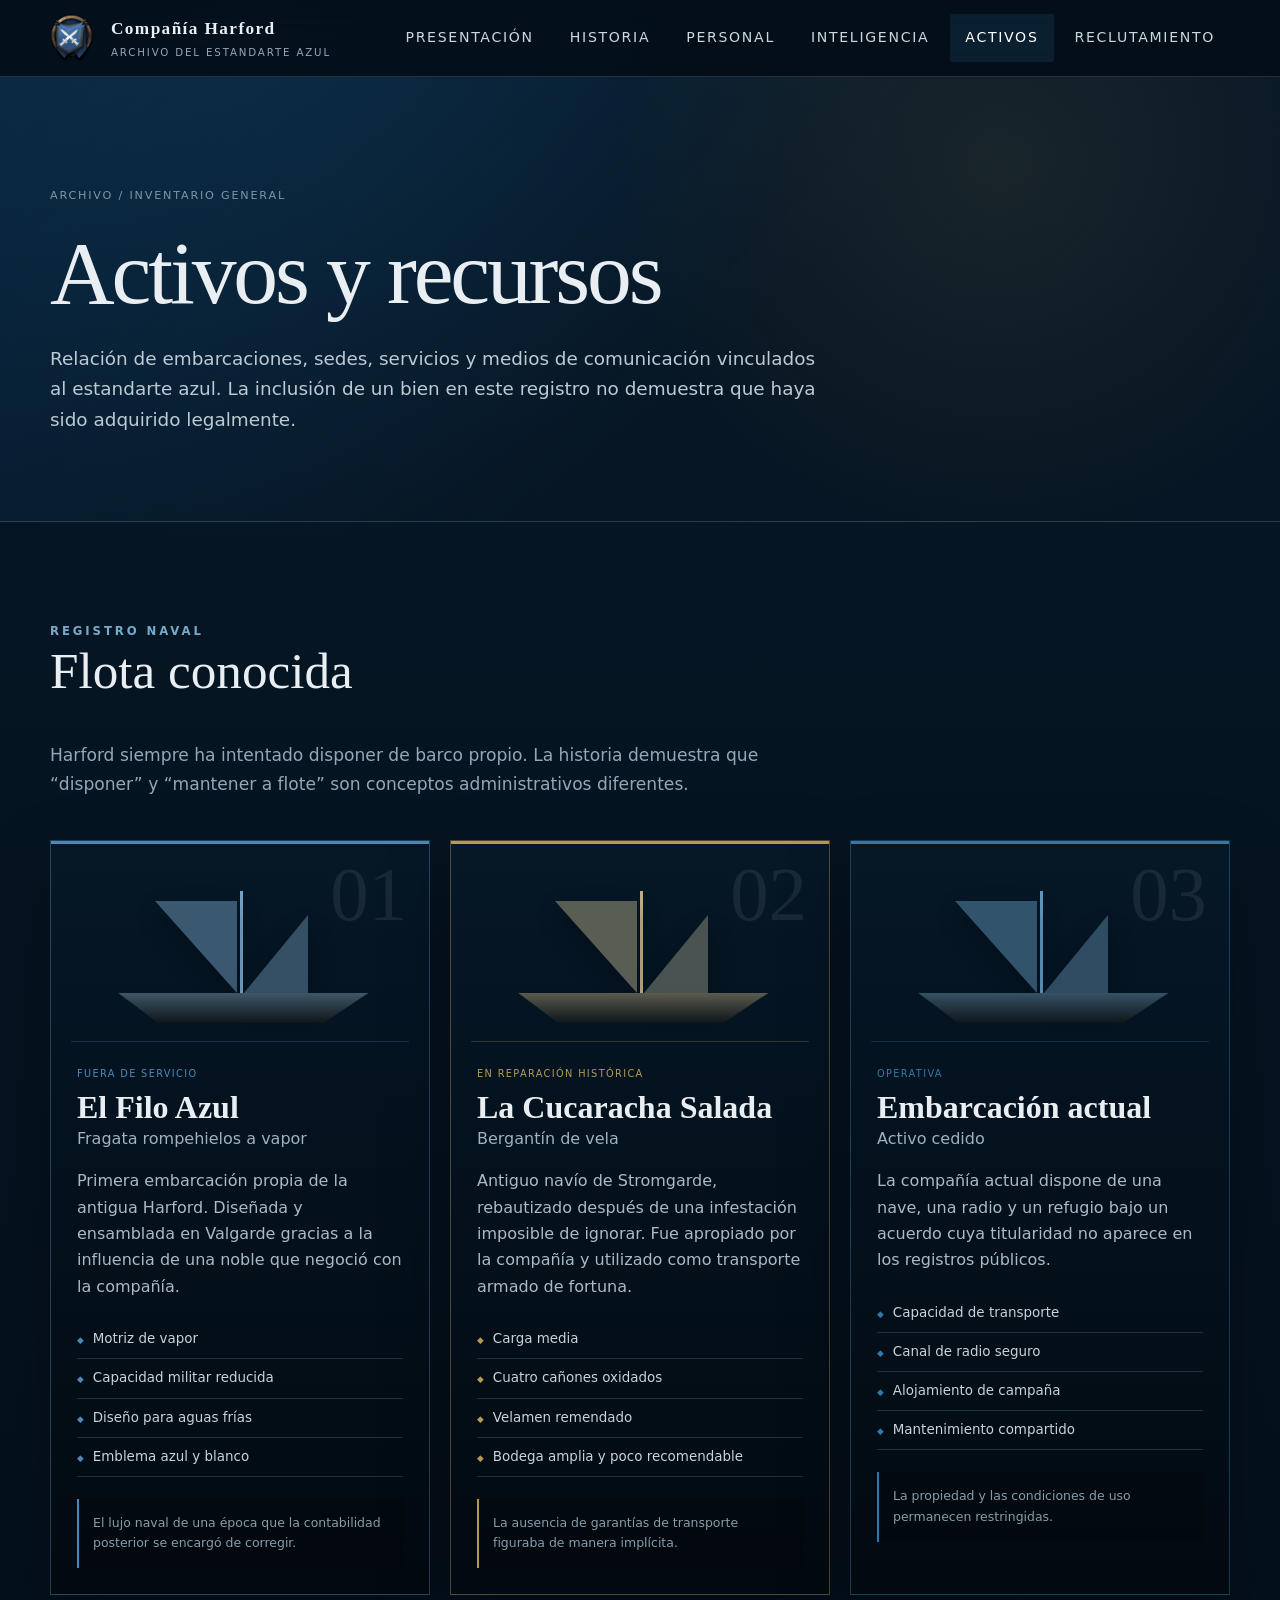
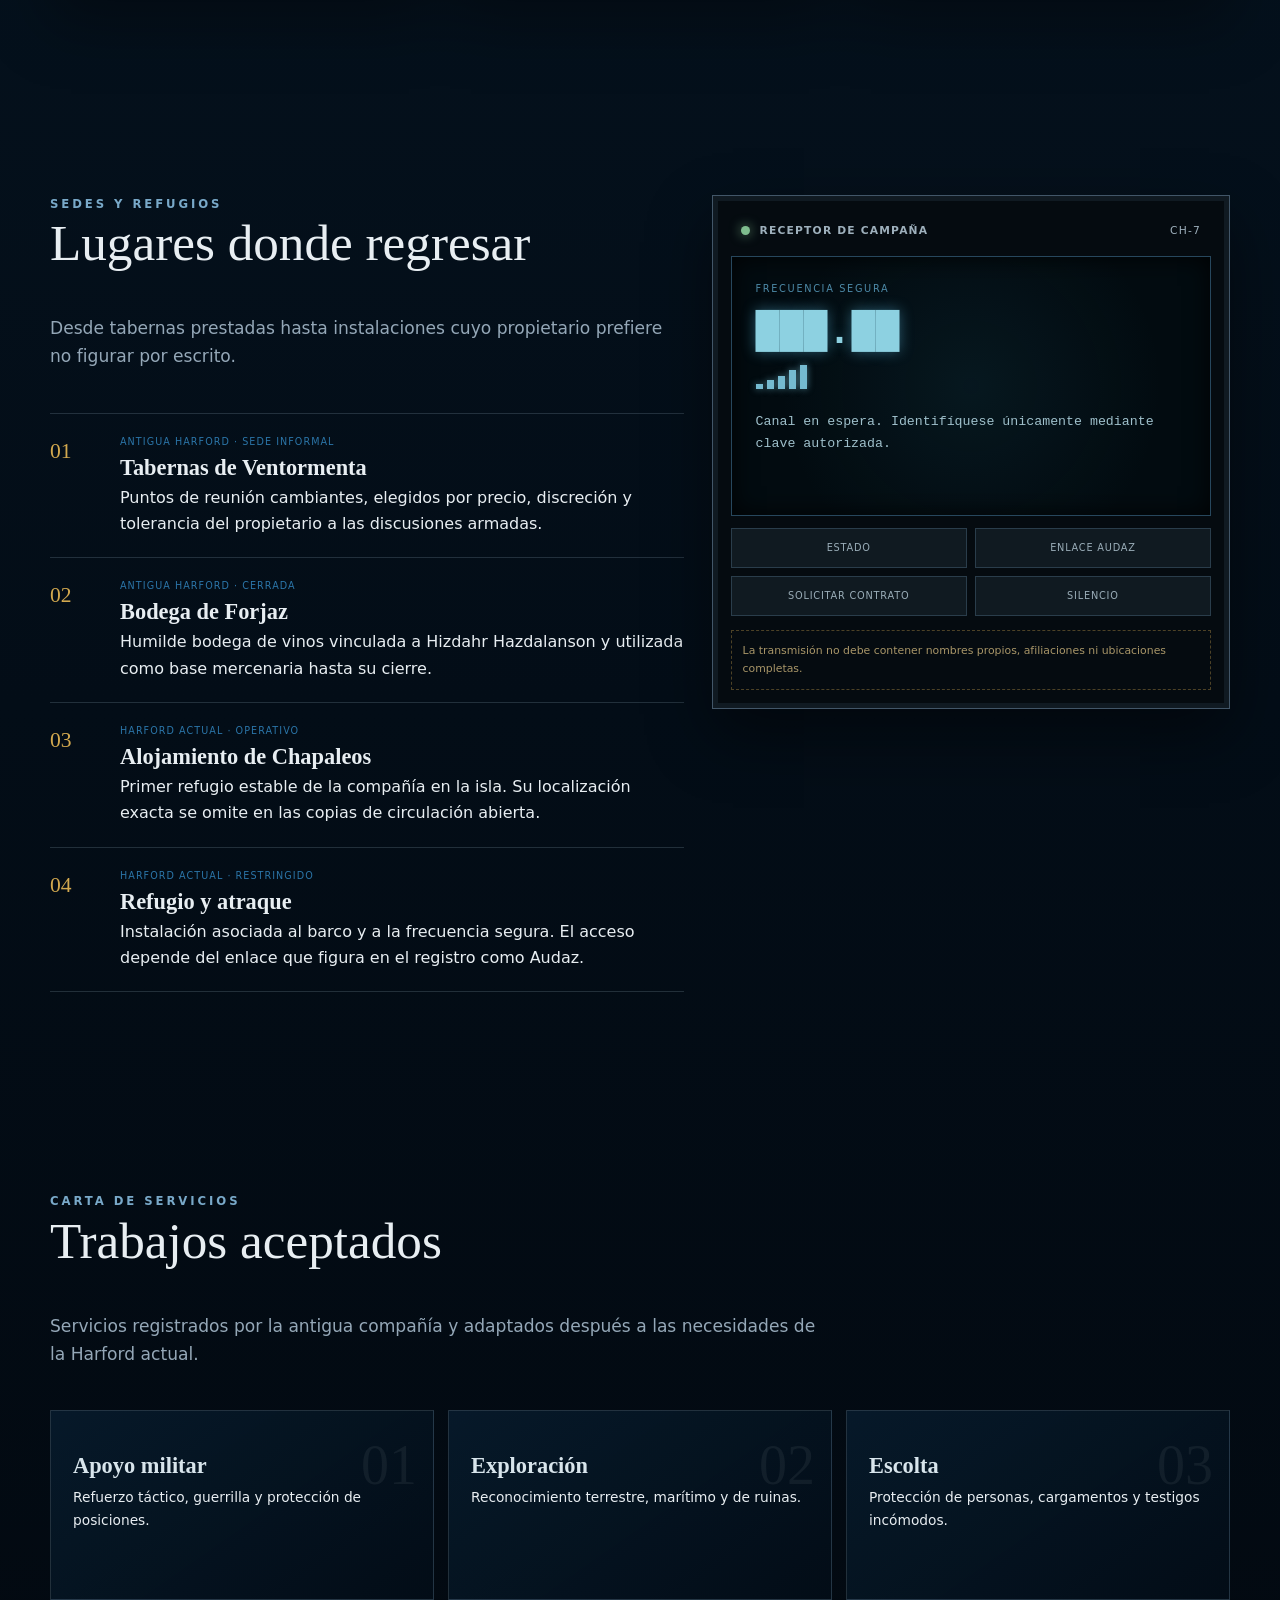
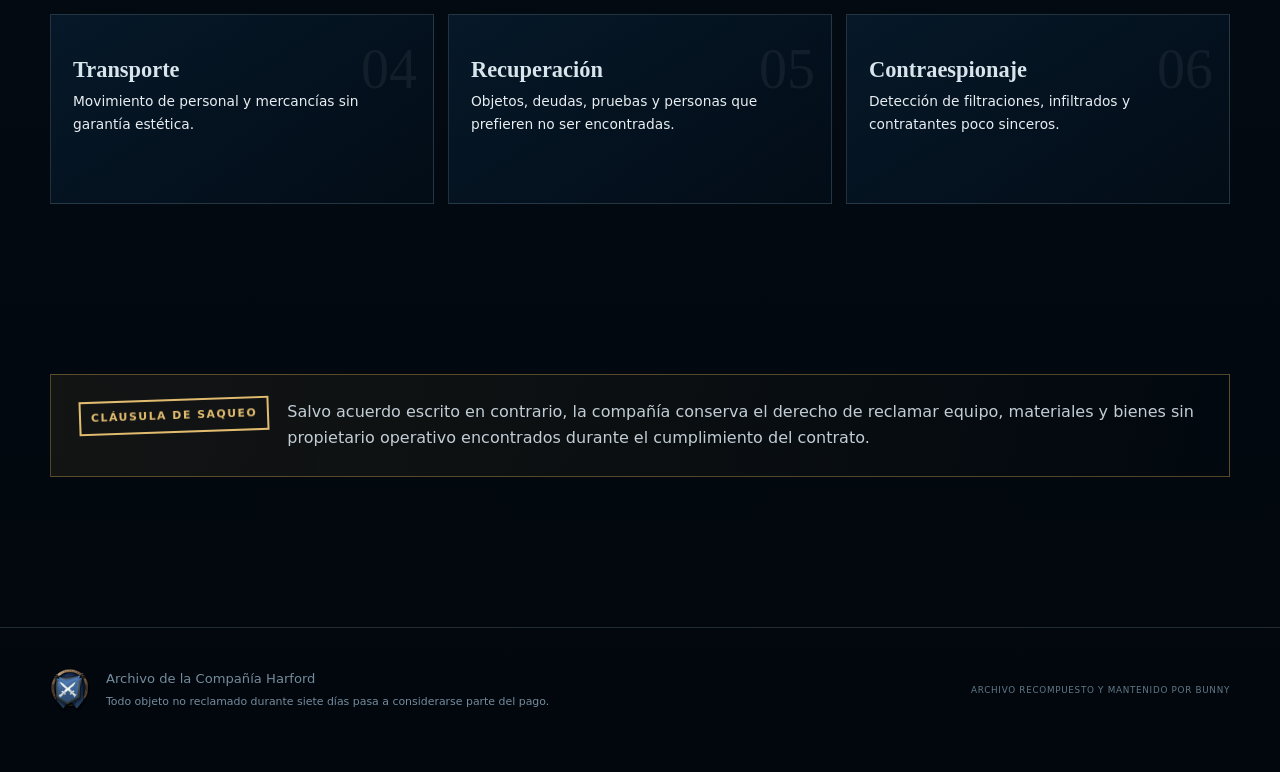
==== commit b9e3bd71: "int1" ====
--- a/activos.html
+++ b/activos.html
@@ -1,48 +1,45 @@
-<!doctype html>
+<!DOCTYPE html>
+
 <html lang="es">
 <head>
-  <meta charset="utf-8"><meta name="viewport" content="width=device-width, initial-scale=1"><meta name="description" content="Naves, sedes, comunicaciones y servicios de la Compañía Harford."><title>Activos · Compañía Harford</title><link rel="icon" href="assets/harford-emblem.png"><link rel="stylesheet" href="css/styles.css">
+<meta charset="utf-8"/><meta content="width=device-width, initial-scale=1" name="viewport"/><meta content="Naves, sedes, comunicaciones y servicios de la Compañía Harford." name="description"/><title>Activos · Compañía Harford</title><link href="assets/harford-emblem.png" rel="icon"/><link href="css/styles.css" rel="stylesheet"/>
 </head>
 <body data-page="activos">
-<header class="site-header"><nav class="navbar container" aria-label="Navegación principal"><a class="brand" href="index.html"><img src="assets/harford-emblem.png" alt=""><span><strong>Compañía Harford</strong><small>Archivo del estandarte azul</small></span></a><button class="nav-toggle" aria-label="Abrir menú">Menú</button><div class="nav-links"><a data-page="inicio" href="index.html">Presentación</a><a data-page="historia" href="historia.html">Historia</a><a data-page="personajes" href="personajes.html">Personal</a><a data-page="organizaciones" href="organizaciones.html">Inteligencia</a><a data-page="lugares" href="lugares.html">Lugares</a><a data-page="operaciones" href="operaciones.html">Operaciones</a><a data-page="activos" href="activos.html">Activos</a><a data-page="reclutamiento" href="reclutamiento.html">Reclutamiento</a></div></nav></header>
+<header class="site-header"><nav aria-label="Navegación principal" class="navbar container"><a class="brand" href="index.html"><img alt="" src="assets/harford-emblem.png"/><span><strong>Compañía Harford</strong><small>Archivo del estandarte azul</small></span></a><button aria-label="Abrir menú" class="nav-toggle">Menú</button><div class="nav-links"><a data-page="inicio" href="index.html">Presentación</a><a data-page="historia" href="historia.html">Historia</a><a data-page="personajes" href="personajes.html">Personal</a><a data-page="organizaciones" href="organizaciones.html">Inteligencia</a><a data-page="activos" href="activos.html">Activos</a><a data-page="reclutamiento" href="reclutamiento.html">Reclutamiento</a></div></nav></header>
 <main>
-  <section class="page-hero assets-hero"><div class="container"><div class="breadcrumb">Archivo / Inventario general</div><h1>Activos y recursos</h1><p>Relación de embarcaciones, sedes, servicios y medios de comunicación vinculados al estandarte azul. La inclusión de un bien en este registro no demuestra que haya sido adquirido legalmente.</p></div></section>
-
-  <section class="section container">
-    <div class="section-heading"><div class="kicker">Registro naval</div><h2>Flota conocida</h2><p>Harford siempre ha intentado disponer de barco propio. La historia demuestra que “disponer” y “mantener a flote” son conceptos administrativos diferentes.</p></div>
-    <div class="fleet-grid" data-fleet-grid></div>
-  </section>
-
-  <section class="section container split-section">
-    <div>
-      <div class="section-heading left"><div class="kicker">Sedes y refugios</div><h2>Lugares donde regresar</h2><p>Desde tabernas prestadas hasta instalaciones cuyo propietario prefiere no figurar por escrito.</p></div>
-      <div class="base-list" data-base-list></div>
-    </div>
-    <aside id="radio" class="radio-terminal" aria-label="Terminal de comunicaciones de ambientación">
-      <div class="radio-top"><span class="radio-led"></span><strong>RECEPTOR DE CAMPAÑA</strong><span>CH-7</span></div>
-      <div class="radio-screen">
-        <div class="radio-label">FRECUENCIA SEGURA</div>
-        <div class="frequency">███.██</div>
-        <div class="signal-bars"><i></i><i></i><i></i><i></i><i></i></div>
-        <p data-radio-message>Canal en espera. Identifíquese únicamente mediante clave autorizada.</p>
-      </div>
-      <div class="radio-controls">
-        <button data-radio-command="status">Estado</button>
-        <button data-radio-command="audaz">Enlace Audaz</button>
-        <button data-radio-command="contract">Solicitar contrato</button>
-        <button data-radio-command="silence">Silencio</button>
-      </div>
-      <div class="radio-warning">La transmisión no debe contener nombres propios, afiliaciones ni ubicaciones completas.</div>
-    </aside>
-  </section>
-
-  <section class="section container">
-    <div class="section-heading"><div class="kicker">Carta de servicios</div><h2>Trabajos aceptados</h2><p>Servicios registrados por la antigua compañía y adaptados después a las necesidades de la Harford actual.</p></div>
-    <div class="services-grid" data-services-grid></div>
-  </section>
-
-  <section class="section compact container"><div class="on-role-notice"><div class="stamp">Cláusula de saqueo</div><p>Salvo acuerdo escrito en contrario, la compañía conserva el derecho de reclamar equipo, materiales y bienes sin propietario operativo encontrados durante el cumplimiento del contrato.</p></div></section>
+<section class="page-hero assets-hero"><div class="container"><div class="breadcrumb">Archivo / Inventario general</div><h1>Activos y recursos</h1><p>Relación de embarcaciones, sedes, servicios y medios de comunicación vinculados al estandarte azul. La inclusión de un bien en este registro no demuestra que haya sido adquirido legalmente.</p></div></section>
+<section class="section container">
+<div class="section-heading"><div class="kicker">Registro naval</div><h2>Flota conocida</h2><p>Harford siempre ha intentado disponer de barco propio. La historia demuestra que “disponer” y “mantener a flote” son conceptos administrativos diferentes.</p></div>
+<div class="fleet-grid" data-fleet-grid=""></div>
+</section>
+<section class="section container split-section">
+<div>
+<div class="section-heading left"><div class="kicker">Sedes y refugios</div><h2>Lugares donde regresar</h2><p>Desde tabernas prestadas hasta instalaciones cuyo propietario prefiere no figurar por escrito.</p></div>
+<div class="base-list" data-base-list=""></div>
+</div>
+<aside aria-label="Terminal de comunicaciones de ambientación" class="radio-terminal" id="radio">
+<div class="radio-top"><span class="radio-led"></span><strong>RECEPTOR DE CAMPAÑA</strong><span>CH-7</span></div>
+<div class="radio-screen">
+<div class="radio-label">FRECUENCIA SEGURA</div>
+<div class="frequency">███.██</div>
+<div class="signal-bars"><i></i><i></i><i></i><i></i><i></i></div>
+<p data-radio-message="">Canal en espera. Identifíquese únicamente mediante clave autorizada.</p>
+</div>
+<div class="radio-controls">
+<button data-radio-command="status">Estado</button>
+<button data-radio-command="audaz">Enlace Audaz</button>
+<button data-radio-command="contract">Solicitar contrato</button>
+<button data-radio-command="silence">Silencio</button>
+</div>
+<div class="radio-warning">La transmisión no debe contener nombres propios, afiliaciones ni ubicaciones completas.</div>
+</aside>
+</section>
+<section class="section container">
+<div class="section-heading"><div class="kicker">Carta de servicios</div><h2>Trabajos aceptados</h2><p>Servicios registrados por la antigua compañía y adaptados después a las necesidades de la Harford actual.</p></div>
+<div class="services-grid" data-services-grid=""></div>
+</section>
+<section class="section compact container"><div class="on-role-notice"><div class="stamp">Cláusula de saqueo</div><p>Salvo acuerdo escrito en contrario, la compañía conserva el derecho de reclamar equipo, materiales y bienes sin propietario operativo encontrados durante el cumplimiento del contrato.</p></div></section>
 </main>
-<footer class="site-footer"><div class="footer-grid container"><div class="footer-brand"><img src="assets/harford-emblem.png" alt=""><span>Archivo de la Compañía Harford<br><small>Todo objeto no reclamado durante siete días pasa a considerarse parte del pago.</small></span></div><span>Archivo recompuesto y mantenido por Bunny</span></div></footer>
+<footer class="site-footer"><div class="footer-grid container"><div class="footer-brand"><img alt="" src="assets/harford-emblem.png"/><span>Archivo de la Compañía Harford<br/><small>Todo objeto no reclamado durante siete días pasa a considerarse parte del pago.</small></span></div><span class="archive-credit">Archivo recompuesto y mantenido por Bunny</span></div></footer>
 <script src="js/assets.js"></script><script src="js/app.js"></script>
 </body></html>
--- a/css/styles.css
+++ b/css/styles.css
@@ -1202,3 +1202,65 @@
   .archive-group-heading { grid-template-columns:1fr; }
   .archive-group-heading small { grid-column:1; grid-row:auto; margin-top:5px; }
 }
+
+
+/* Archivo de inteligencia unificado */
+.intelligence-type-switch {
+  display:grid;
+  grid-template-columns:repeat(4,minmax(0,1fr));
+  gap:10px;
+  margin-bottom:22px;
+}
+.intel-type-btn {
+  min-height:88px;
+  padding:16px 18px;
+  border:1px solid var(--line);
+  background:linear-gradient(145deg,rgba(8,27,42,.92),rgba(2,12,20,.92));
+  color:#8ca8b8;
+  text-align:left;
+  cursor:pointer;
+  transition:border-color .18s ease,background .18s ease,transform .18s ease;
+}
+.intel-type-btn:hover { transform:translateY(-2px); border-color:rgba(86,145,181,.48); }
+.intel-type-btn.active { border-color:rgba(102,174,216,.7); background:linear-gradient(145deg,rgba(19,57,82,.95),rgba(5,24,38,.96)); color:#eef5f8; }
+.intel-type-btn span { display:block; font:500 1.05rem/1.1 var(--display); }
+.intel-type-btn small { display:block; margin-top:7px; color:#748e9f; font-size:.64rem; line-height:1.35; }
+.intel-type-btn.active small { color:#a7bdca; }
+.intelligence-groups { display:grid; gap:42px; }
+.intelligence-card-grid { display:grid; grid-template-columns:repeat(3,minmax(0,1fr)); gap:18px; }
+.intelligence-card {
+  display:flex;
+  flex-direction:column;
+  min-height:315px;
+  overflow:hidden;
+  border:1px solid var(--line);
+  background:linear-gradient(155deg,rgba(8,29,45,.96),rgba(3,14,23,.98));
+  box-shadow:var(--shadow);
+  transition:transform .18s ease,border-color .18s ease;
+}
+.intelligence-card:hover { transform:translateY(-3px); border-color:rgba(103,159,193,.52); }
+.intelligence-card.kind-contact { background:linear-gradient(155deg,rgba(19,24,43,.96),rgba(6,13,25,.98)); }
+.intelligence-card.kind-place { background:linear-gradient(155deg,rgba(14,34,29,.96),rgba(4,17,19,.98)); }
+.intelligence-card-head { display:grid; grid-template-columns:58px minmax(0,1fr); gap:14px; align-items:center; padding:18px; border-bottom:1px solid var(--line); }
+.intelligence-card-head img { width:58px; height:58px; object-fit:cover; border:1px solid rgba(126,165,188,.36); background:#07131e; }
+.intelligence-card-head span { color:#7897aa; text-transform:uppercase; letter-spacing:.12em; font-size:.53rem; font-weight:800; }
+.intelligence-card-head h3 { margin:5px 0 0; color:#eef4f7; font:500 1.25rem/1.1 var(--display); }
+.intelligence-card-head small { display:block; margin-top:5px; color:#718a99; font-size:.62rem; }
+.intelligence-card-body { display:flex; flex:1; flex-direction:column; padding:18px; }
+.intelligence-card-body p { margin:15px 0 0; color:#a9bac4; }
+.intelligence-card-meta { display:flex; justify-content:space-between; gap:14px; align-items:end; margin-top:auto; padding-top:20px; border-top:1px solid rgba(90,124,145,.22); }
+.intelligence-card-meta span { color:#758d9c; font-size:.66rem; }
+.intelligence-card-meta strong { color:#91bfd7; text-transform:uppercase; letter-spacing:.09em; font-size:.57rem; white-space:nowrap; }
+.archive-note { margin-top:30px; padding:18px 20px; border-left:2px solid #698ca1; background:rgba(3,14,23,.52); }
+.archive-note span { color:#839eae; text-transform:uppercase; letter-spacing:.12em; font-size:.56rem; font-weight:800; }
+.archive-note p { margin:8px 0 0; color:#d2dce1; font-family:var(--display); font-size:1.08rem; }
+.archive-credit { align-self:center; color:#607887 !important; font-size:.55rem !important; letter-spacing:.08em; text-transform:uppercase; }
+@media (max-width:1080px) {
+  .intelligence-card-grid { grid-template-columns:repeat(2,minmax(0,1fr)); }
+  .intelligence-type-switch { grid-template-columns:repeat(2,minmax(0,1fr)); }
+}
+@media (max-width:680px) {
+  .intelligence-card-grid,.intelligence-type-switch { grid-template-columns:1fr; }
+  .intelligence-card { min-height:0; }
+  .intelligence-card-meta { align-items:flex-start; flex-direction:column; }
+}
